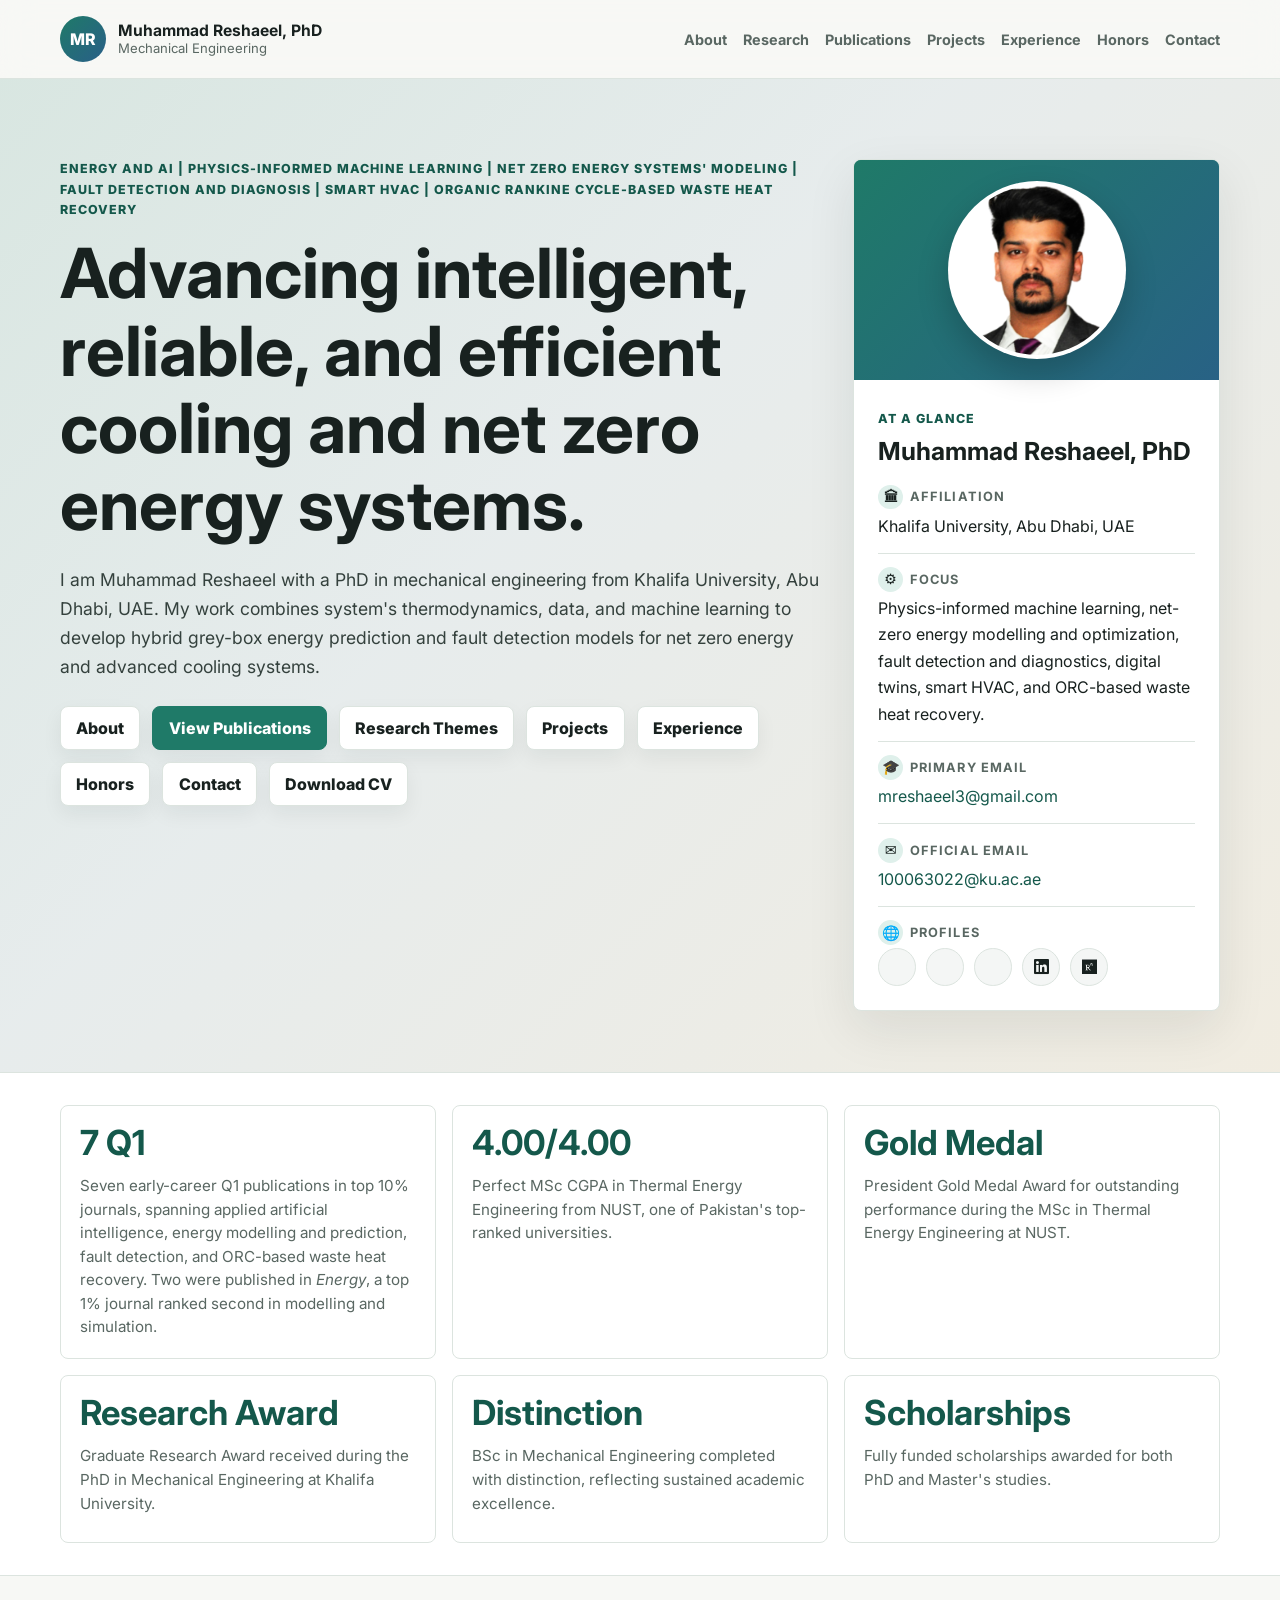
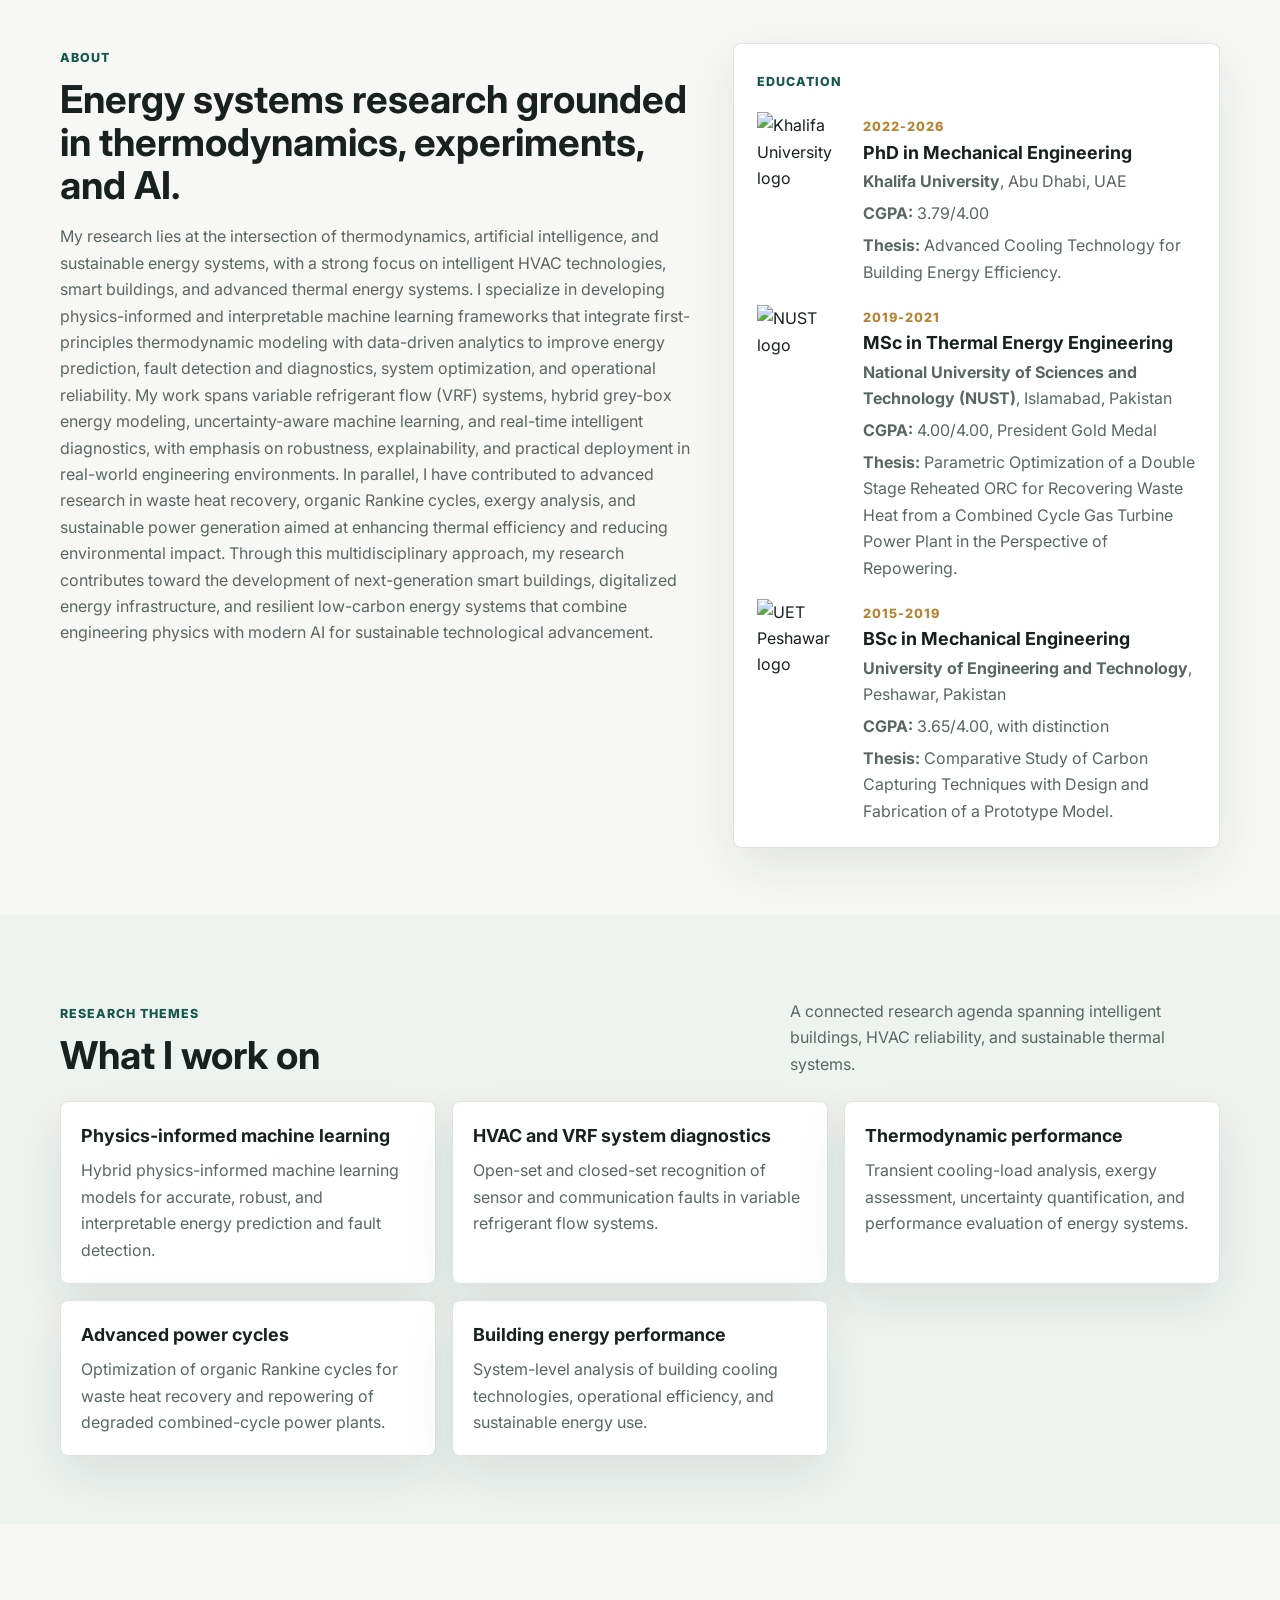
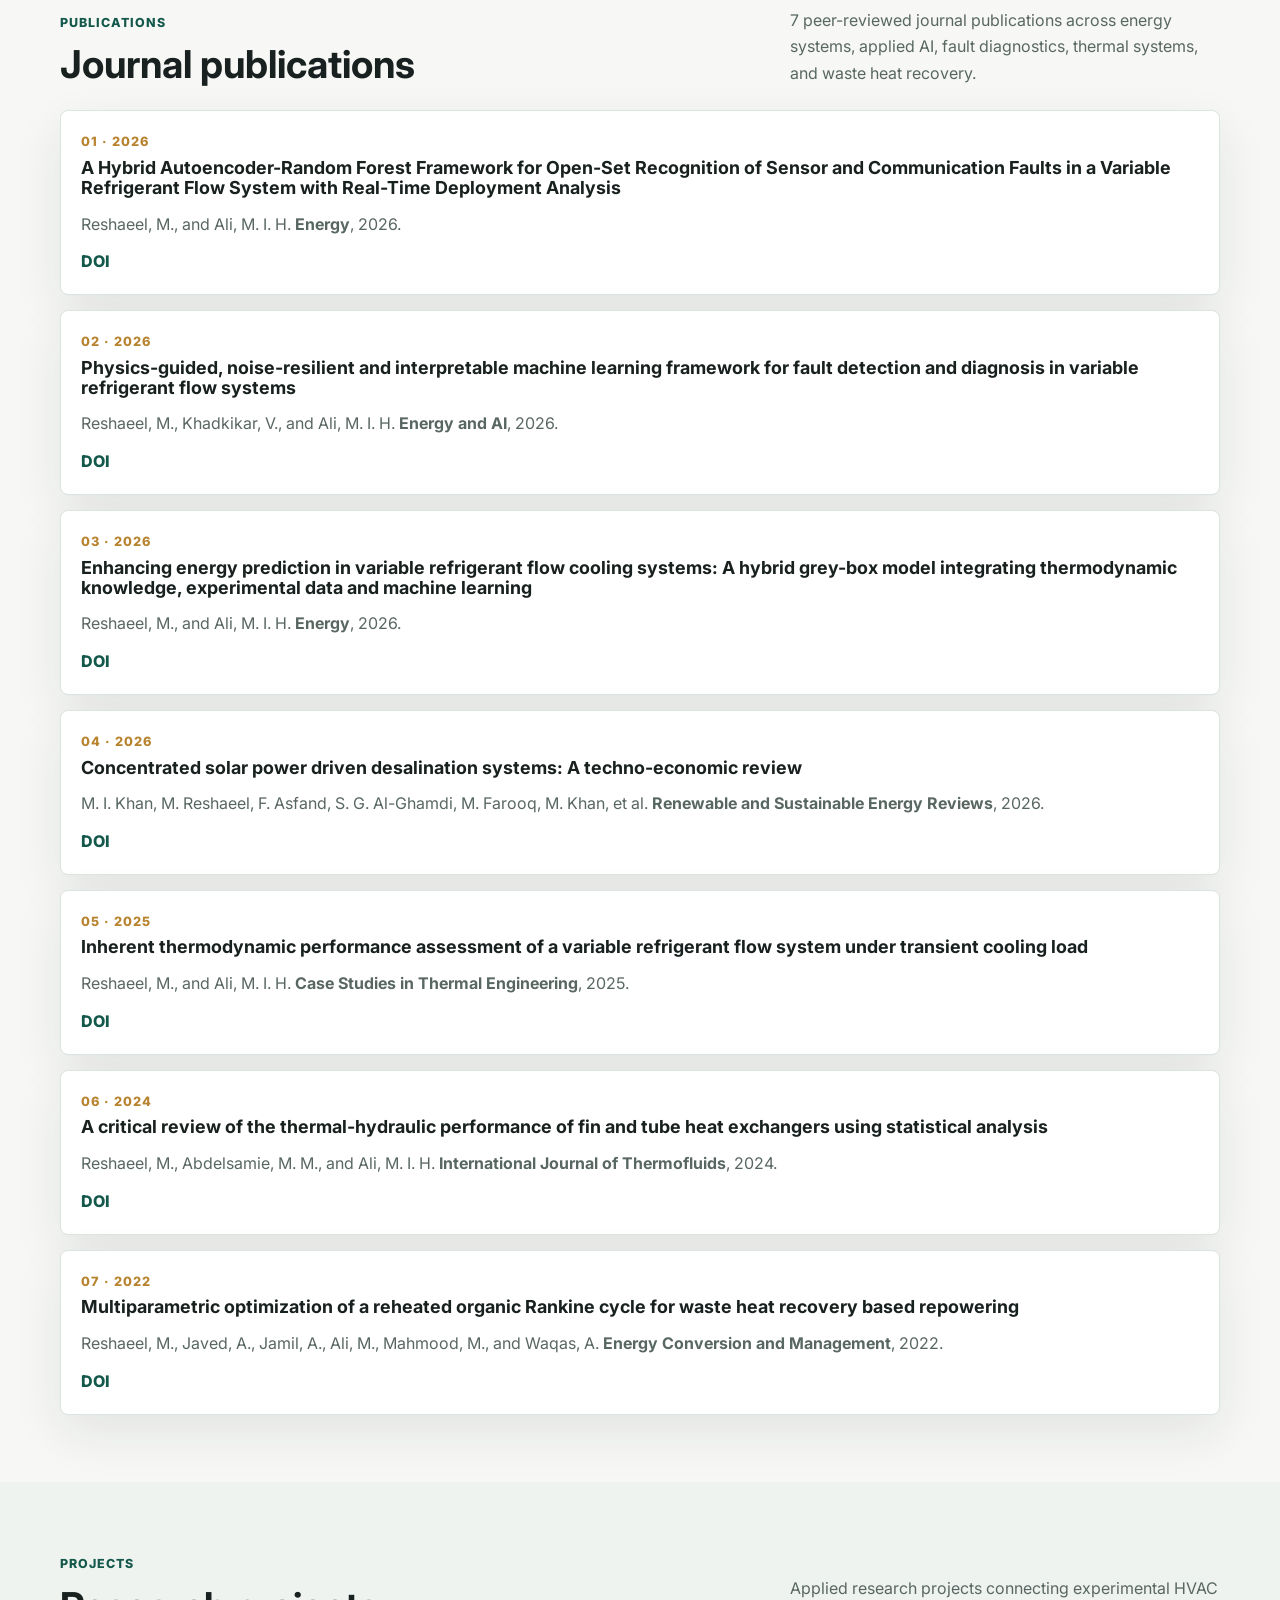
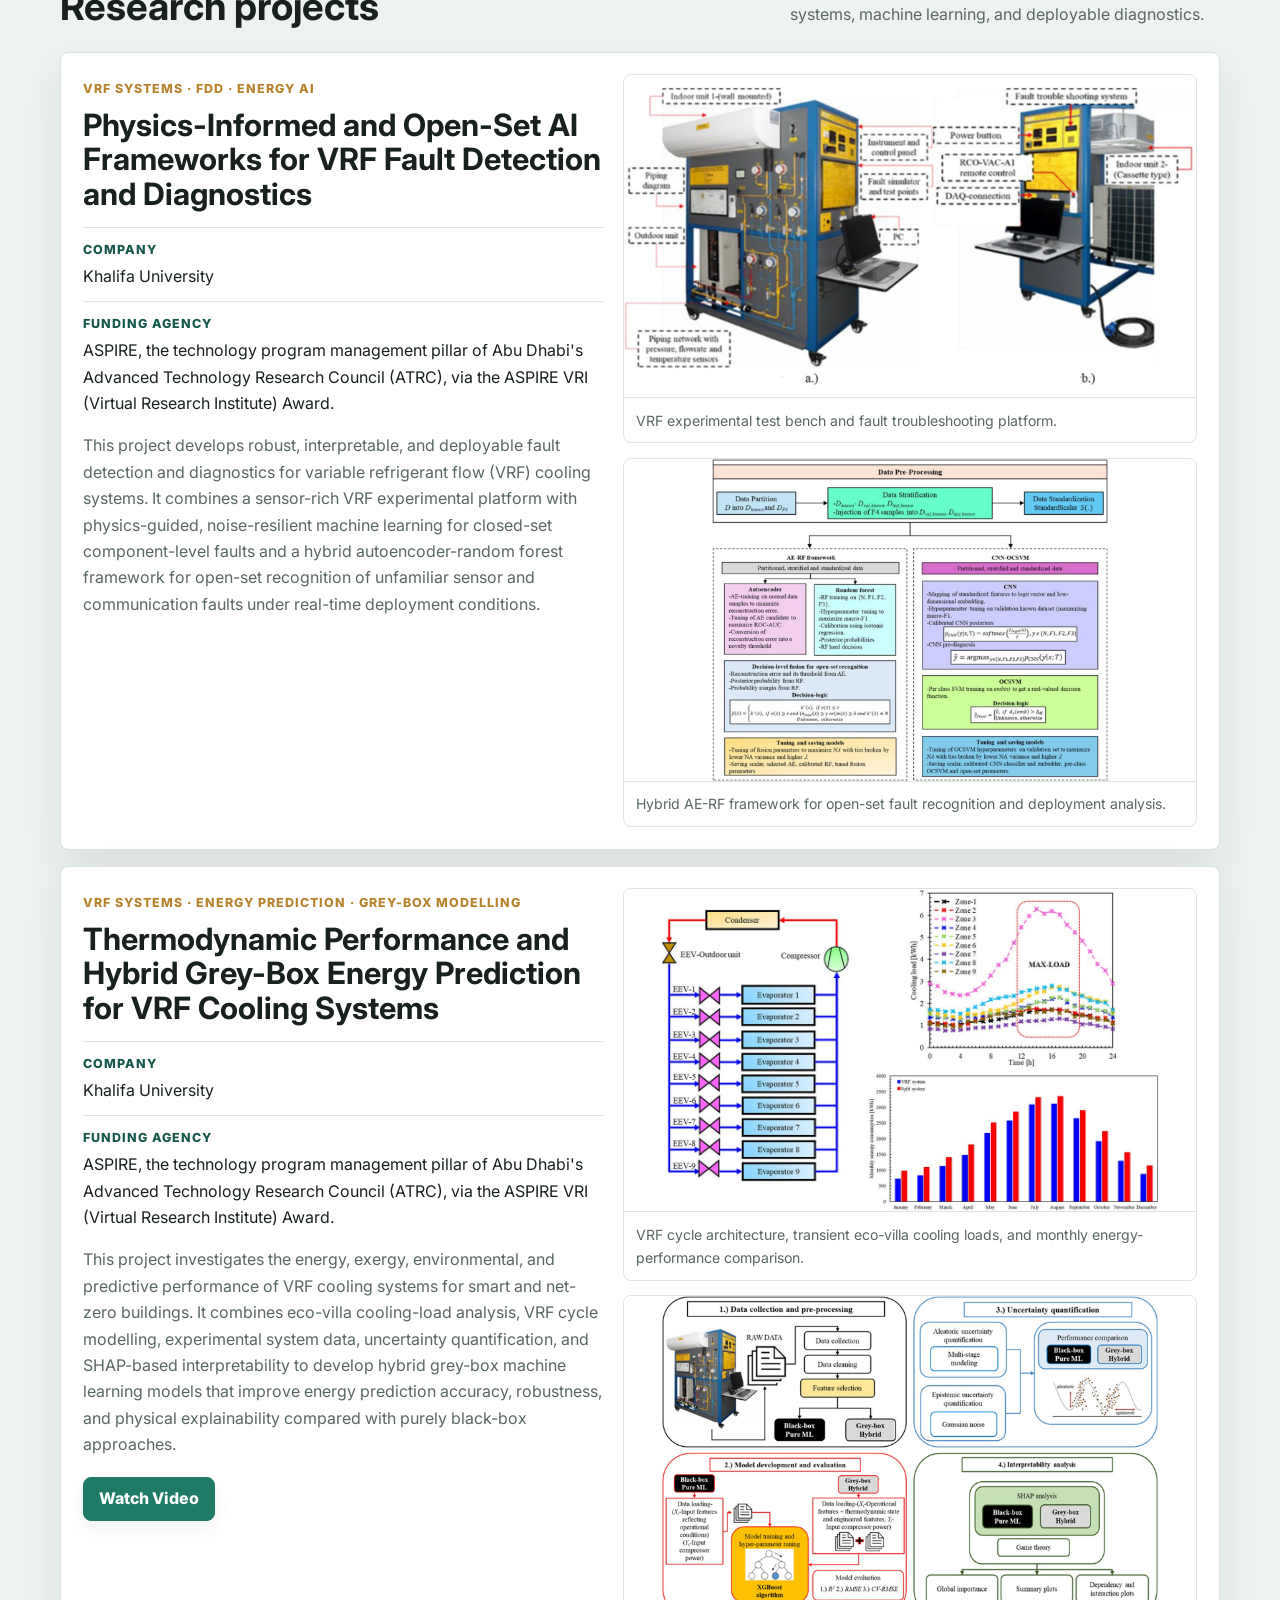
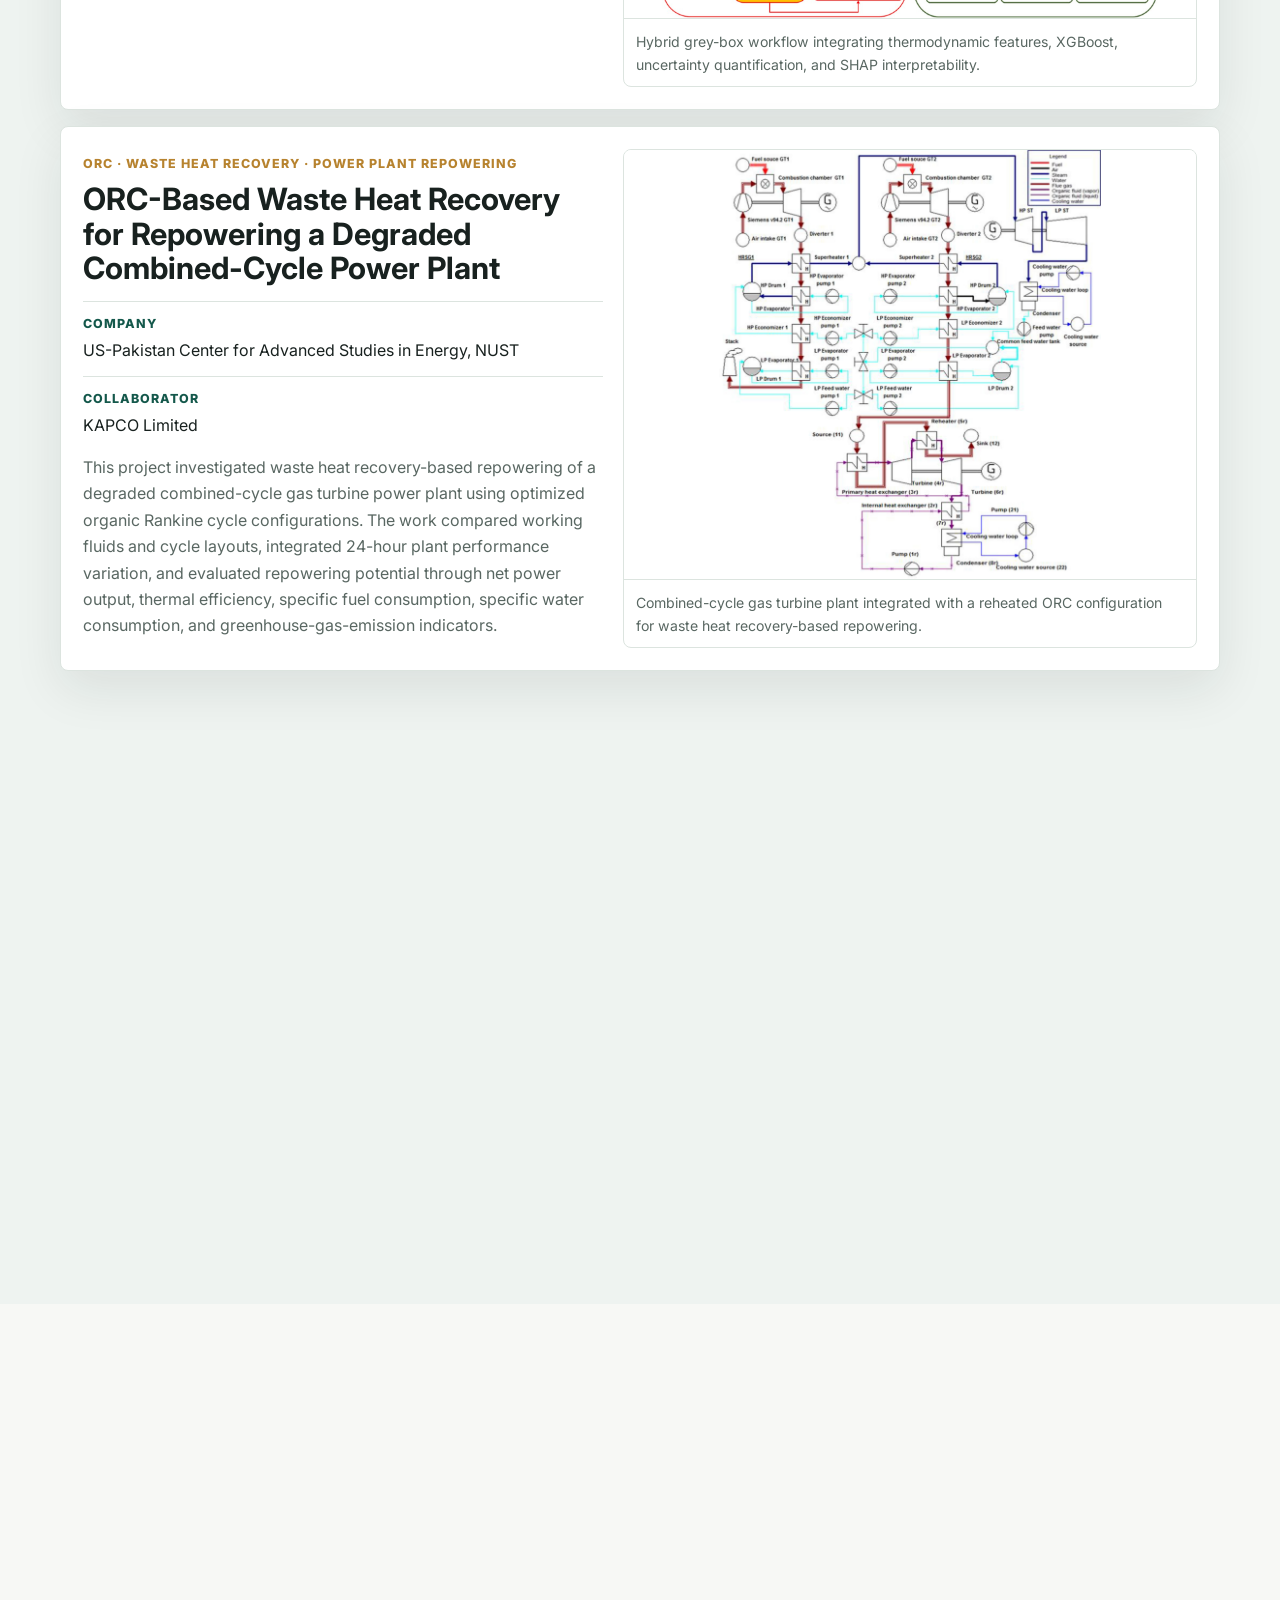
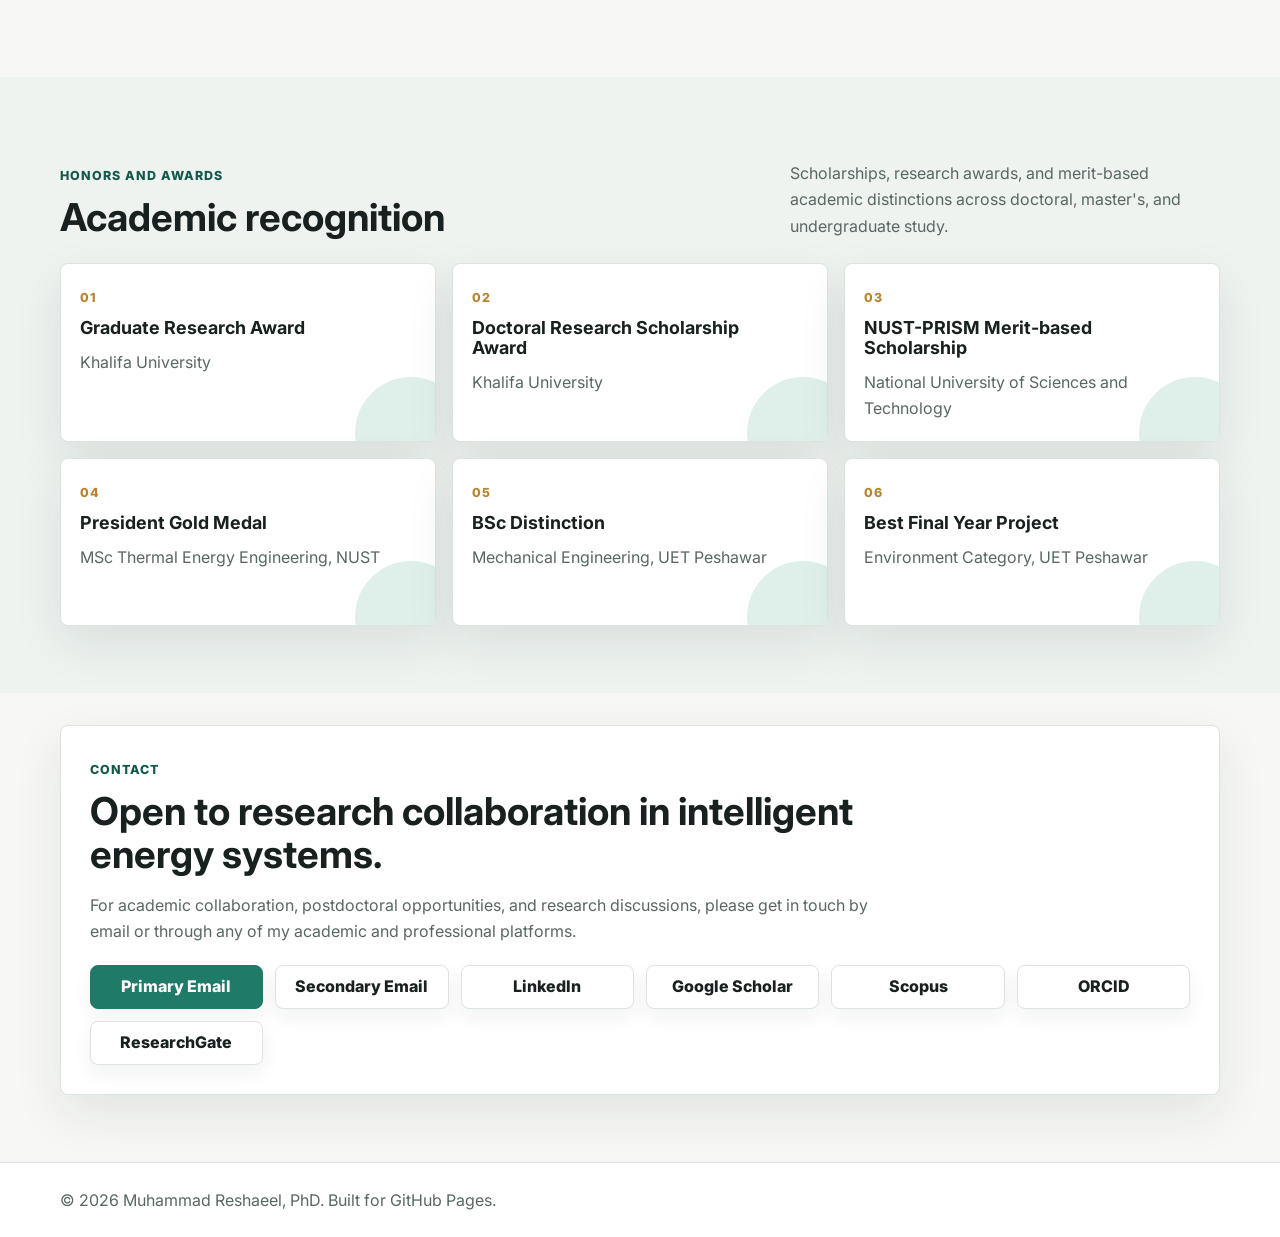
==== index.html @ 6dcb9fc6 "Create academic profile website" ====
<!DOCTYPE html>
<html lang="en">
<head>
  <meta charset="utf-8">
  <meta name="viewport" content="width=device-width, initial-scale=1.0">
  <meta name="description" content="Academic website of Muhammad Reshaeel, PhD, Mechanical Engineering researcher working on physics-informed machine learning, net zero energy systems, smart HVAC, fault detection, and ORC-based waste heat recovery.">
  <meta name="theme-color" content="#f7f8f5">
  <title>Muhammad Reshaeel, PhD | Academic Profile</title>
  <link rel="preconnect" href="https://fonts.googleapis.com">
  <link rel="preconnect" href="https://fonts.gstatic.com" crossorigin>
  <link href="https://fonts.googleapis.com/css2?family=Inter:wght@400;500;600;700;800&display=swap" rel="stylesheet">
  <link href="https://cdn.jsdelivr.net/gh/jpswalsh/academicons@1/css/academicons.min.css" rel="stylesheet">
  <link href="https://cdnjs.cloudflare.com/ajax/libs/font-awesome/6.4.0/css/all.min.css" rel="stylesheet">
  <link href="style.css" rel="stylesheet">
</head>
<body>
  <a class="skip-link" href="#main">Skip to content</a>
  <header class="site-header">
    <div class="container nav-wrap">
      <a class="brand" href="#home" aria-label="Muhammad Reshaeel home">
        <span class="brand-mark">MR</span>
        <span class="brand-copy">
          <strong>Muhammad Reshaeel, PhD</strong>
          <span>Mechanical Engineering</span>
        </span>
      </a>
      <button class="nav-toggle" type="button" aria-expanded="false" aria-label="Toggle navigation" data-nav-toggle>
        Menu
      </button>
      <nav class="site-nav" data-site-nav>
        <ul>
          <li><a href="#about">About</a></li>
          <li><a href="#research">Research</a></li>
          <li><a href="#publications">Publications</a></li>
          <li><a href="#projects">Projects</a></li>
          <li><a href="#experience">Experience</a></li>
          <li><a href="#honors">Honors</a></li>
          <li><a href="#contact">Contact</a></li>
        </ul>
      </nav>
    </div>
  </header>

  <main id="main">
    <section class="hero" id="home">
      <div class="container hero-layout">
        <div class="hero-copy" data-reveal>
          <span class="eyebrow">Energy and AI | Physics-Informed Machine Learning | Net Zero Energy Systems' Modeling | Fault Detection and Diagnosis | Smart HVAC | Organic Rankine Cycle-Based Waste Heat Recovery</span>
          <h1>Advancing intelligent, reliable, and efficient cooling and net zero energy systems.</h1>
          <p class="lead">
            I am Muhammad Reshaeel with a PhD in mechanical engineering from Khalifa University, Abu Dhabi, UAE.
            My work combines system's thermodynamics, data, and machine learning to develop hybrid grey-box energy
            prediction and fault detection models for net zero energy and advanced cooling systems.
          </p>
          <div class="button-row">
            <a class="btn" href="#about">About</a>
            <a class="btn primary" href="#publications">View Publications</a>
            <a class="btn" href="#research">Research Themes</a>
            <a class="btn" href="#projects">Projects</a>
            <a class="btn" href="#experience">Experience</a>
            <a class="btn" href="#honors">Honors</a>
            <a class="btn" href="#contact">Contact</a>
            <a class="btn" href="CV-Dr-Muhammad-Reshaeel.pdf" target="_blank" rel="noopener">Download CV</a>
          </div>
        </div>

        <aside class="profile-panel card" data-reveal>
          <div class="profile-photo">
            <img src="profile.png" alt="Portrait of Muhammad Reshaeel">
          </div>
          <div class="profile-body">
            <span class="panel-kicker">At a glance</span>
            <h2>Muhammad Reshaeel, PhD</h2>
            <ul class="meta-list">
              <li><strong><span class="meta-icon" aria-hidden="true">🏛</span>Affiliation</strong><span>Khalifa University, Abu Dhabi, UAE</span></li>
              <li><strong><span class="meta-icon" aria-hidden="true">⚙</span>Focus</strong><span>Physics-informed machine learning, net-zero energy modelling and optimization, fault detection and diagnostics, digital twins, smart HVAC, and ORC-based waste heat recovery.</span></li>
              <li><strong><span class="meta-icon" aria-hidden="true">🎓</span>Primary Email</strong><span><a href="mailto:mreshaeel3@gmail.com">mreshaeel3@gmail.com</a></span></li>
              <li><strong><span class="meta-icon" aria-hidden="true">✉</span>Official Email</strong><span><a href="mailto:100063022@ku.ac.ae">100063022@ku.ac.ae</a></span></li>
              <li class="profiles-row">
                <strong><span class="meta-icon" aria-hidden="true">🌐</span>Profiles</strong>
                <span class="profile-links">
                  <a class="profile-link" href="https://scholar.google.com/citations?user=6Z9JoDoAAAAJ&hl=en" target="_blank" rel="noopener" aria-label="Google Scholar"><i class="ai ai-google-scholar"></i></a>
                  <a class="profile-link" href="https://www.scopus.com/authid/detail.uri?authorId=57419955600" target="_blank" rel="noopener" aria-label="Scopus"><i class="ai ai-scopus"></i></a>
                  <a class="profile-link" href="https://orcid.org/0000-0002-2394-7147" target="_blank" rel="noopener" aria-label="ORCID"><i class="ai ai-orcid"></i></a>
                  <a class="profile-link" href="https://www.linkedin.com/in/muhammad-reshaeel-a30444162" target="_blank" rel="noopener" aria-label="LinkedIn"><i class="fa-brands fa-linkedin"></i></a>
                  <a class="profile-link" href="https://www.researchgate.net/profile/Muhammad-Reshaeel?ev=hdr_xprf" target="_blank" rel="noopener" aria-label="ResearchGate"><i class="fa-brands fa-researchgate"></i></a>
                </span>
              </li>
            </ul>
          </div>
        </aside>
      </div>
    </section>

    <section class="section stats-section" aria-label="Profile highlights">
      <div class="container metrics-row" data-reveal>
        <article class="metric-card">
          <strong>7 Q1</strong>
          <span>Seven early-career Q1 publications in top 10% journals, spanning applied artificial intelligence, energy modelling and prediction, fault detection, and ORC-based waste heat recovery. Two were published in <em>Energy</em>, a top 1% journal ranked second in modelling and simulation.</span>
        </article>
        <article class="metric-card">
          <strong>4.00/4.00</strong>
          <span>Perfect MSc CGPA in Thermal Energy Engineering from NUST, one of Pakistan's top-ranked universities.</span>
        </article>
        <article class="metric-card">
          <strong>Gold Medal</strong>
          <span>President Gold Medal Award for outstanding performance during the MSc in Thermal Energy Engineering at NUST.</span>
        </article>
        <article class="metric-card">
          <strong>Research Award</strong>
          <span>Graduate Research Award received during the PhD in Mechanical Engineering at Khalifa University.</span>
        </article>
        <article class="metric-card">
          <strong>Distinction</strong>
          <span>BSc in Mechanical Engineering completed with distinction, reflecting sustained academic excellence.</span>
        </article>
        <article class="metric-card">
          <strong>Scholarships</strong>
          <span>Fully funded scholarships awarded for both PhD and Master's studies.</span>
        </article>
      </div>
    </section>

    <section class="section" id="about">
      <div class="container split-layout">
        <article class="statement-card" data-reveal>
          <span class="eyebrow">About</span>
          <h2>Energy systems research grounded in thermodynamics, experiments, and AI.</h2>
          <p>
            My research lies at the intersection of thermodynamics, artificial intelligence, and sustainable energy
            systems, with a strong focus on intelligent HVAC technologies, smart buildings, and advanced thermal energy
            systems. I specialize in developing physics-informed and interpretable machine learning frameworks that
            integrate first-principles thermodynamic modeling with data-driven analytics to improve energy prediction,
            fault detection and diagnostics, system optimization, and operational reliability. My work spans variable
            refrigerant flow (VRF) systems, hybrid grey-box energy modeling, uncertainty-aware machine learning, and
            real-time intelligent diagnostics, with emphasis on robustness, explainability, and practical deployment in
            real-world engineering environments. In parallel, I have contributed to advanced research in waste heat
            recovery, organic Rankine cycles, exergy analysis, and sustainable power generation aimed at enhancing
            thermal efficiency and reducing environmental impact. Through this multidisciplinary approach, my research
            contributes toward the development of next-generation smart buildings, digitalized energy infrastructure,
            and resilient low-carbon energy systems that combine engineering physics with modern AI for sustainable
            technological advancement.
          </p>
        </article>
        <aside class="timeline-panel card" data-reveal>
          <span class="eyebrow">Education</span>
          <ol class="timeline">
            <li class="education-item">
              <div class="education-logo ku-logo">
                <img src="https://commons.wikimedia.org/wiki/Special:Redirect/file/Khalifa_University_New_Logo.png" alt="Khalifa University logo">
              </div>
              <div>
                <time>2022-2026</time>
                <h3>PhD in Mechanical Engineering</h3>
                <p><strong>Khalifa University</strong>, Abu Dhabi, UAE</p>
                <p><strong>CGPA:</strong> 3.79/4.00</p>
                <p><strong>Thesis:</strong> Advanced Cooling Technology for Building Energy Efficiency.</p>
              </div>
            </li>
            <li class="education-item">
              <div class="education-logo">
                <img src="https://upload.wikimedia.org/wikipedia/en/thumb/2/22/NUST_Vector.svg/250px-NUST_Vector.svg.png" alt="NUST logo">
              </div>
              <div>
                <time>2019-2021</time>
                <h3>MSc in Thermal Energy Engineering</h3>
                <p><strong>National University of Sciences and Technology (NUST)</strong>, Islamabad, Pakistan</p>
                <p><strong>CGPA:</strong> 4.00/4.00, President Gold Medal</p>
                <p><strong>Thesis:</strong> Parametric Optimization of a Double Stage Reheated ORC for Recovering Waste Heat from a Combined Cycle Gas Turbine Power Plant in the Perspective of Repowering.</p>
              </div>
            </li>
            <li class="education-item">
              <div class="education-logo">
                <img src="https://upload.wikimedia.org/wikipedia/en/thumb/9/95/University_of_Engineering_and_Technology_Peshawar_logo.svg/250px-University_of_Engineering_and_Technology_Peshawar_logo.svg.png" alt="UET Peshawar logo">
              </div>
              <div>
                <time>2015-2019</time>
                <h3>BSc in Mechanical Engineering</h3>
                <p><strong>University of Engineering and Technology</strong>, Peshawar, Pakistan</p>
                <p><strong>CGPA:</strong> 3.65/4.00, with distinction</p>
                <p><strong>Thesis:</strong> Comparative Study of Carbon Capturing Techniques with Design and Fabrication of a Prototype Model.</p>
              </div>
            </li>
          </ol>
        </aside>
      </div>
    </section>

    <section class="section section-accent" id="research">
      <div class="container">
        <div class="section-head" data-reveal>
          <div>
            <span class="eyebrow">Research Themes</span>
            <h2>What I work on</h2>
          </div>
          <p class="section-note">A connected research agenda spanning intelligent buildings, HVAC reliability, and sustainable thermal systems.</p>
        </div>
        <div class="grid-3">
          <article class="feature-card card" data-reveal>
            <h3>Physics-informed machine learning</h3>
            <p>Hybrid physics-informed machine learning models for accurate, robust, and interpretable energy prediction and fault detection.</p>
          </article>
          <article class="feature-card card" data-reveal>
            <h3>HVAC and VRF system diagnostics</h3>
            <p>Open-set and closed-set recognition of sensor and communication faults in variable refrigerant flow systems.</p>
          </article>
          <article class="feature-card card" data-reveal>
            <h3>Thermodynamic performance</h3>
            <p>Transient cooling-load analysis, exergy assessment, uncertainty quantification, and performance evaluation of energy systems.</p>
          </article>
          <article class="feature-card card" data-reveal>
            <h3>Advanced power cycles</h3>
            <p>Optimization of organic Rankine cycles for waste heat recovery and repowering of degraded combined-cycle power plants.</p>
          </article>
          <article class="feature-card card" data-reveal>
            <h3>Building energy performance</h3>
            <p>System-level analysis of building cooling technologies, operational efficiency, and sustainable energy use.</p>
          </article>
        </div>
      </div>
    </section>

    <section class="section" id="publications">
      <div class="container">
        <div class="section-head" data-reveal>
          <div>
            <span class="eyebrow">Publications</span>
            <h2>Journal publications</h2>
          </div>
          <p class="section-note">7 peer-reviewed journal publications across energy systems, applied AI, fault diagnostics, thermal systems, and waste heat recovery.</p>
        </div>
        <div class="publication-list">
          <article class="publication-card card" data-reveal>
            <span class="pub-year">01 · 2026</span>
            <h3>A Hybrid Autoencoder-Random Forest Framework for Open-Set Recognition of Sensor and Communication Faults in a Variable Refrigerant Flow System with Real-Time Deployment Analysis</h3>
            <p>Reshaeel, M., and Ali, M. I. H. <strong>Energy</strong>, 2026.</p>
            <a class="text-link" href="https://doi.org/10.1016/j.energy.2026.141403" target="_blank" rel="noopener">DOI</a>
          </article>
          <article class="publication-card card" data-reveal>
            <span class="pub-year">02 · 2026</span>
            <h3>Physics-guided, noise-resilient and interpretable machine learning framework for fault detection and diagnosis in variable refrigerant flow systems</h3>
            <p>Reshaeel, M., Khadkikar, V., and Ali, M. I. H. <strong>Energy and AI</strong>, 2026.</p>
            <a class="text-link" href="https://doi.org/10.1016/j.egyai.2026.100766" target="_blank" rel="noopener">DOI</a>
          </article>
          <article class="publication-card card" data-reveal>
            <span class="pub-year">03 · 2026</span>
            <h3>Enhancing energy prediction in variable refrigerant flow cooling systems: A hybrid grey-box model integrating thermodynamic knowledge, experimental data and machine learning</h3>
            <p>Reshaeel, M., and Ali, M. I. H. <strong>Energy</strong>, 2026.</p>
            <a class="text-link" href="https://doi.org/10.1016/j.energy.2025.139895" target="_blank" rel="noopener">DOI</a>
          </article>
          <article class="publication-card card" data-reveal>
            <span class="pub-year">04 · 2026</span>
            <h3>Concentrated solar power driven desalination systems: A techno-economic review</h3>
            <p>M. I. Khan, M. Reshaeel, F. Asfand, S. G. Al-Ghamdi, M. Farooq, M. Khan, et al. <strong>Renewable and Sustainable Energy Reviews</strong>, 2026.</p>
            <a class="text-link" href="https://doi.org/10.1016/j.rser.2025.116311" target="_blank" rel="noopener">DOI</a>
          </article>
          <article class="publication-card card" data-reveal>
            <span class="pub-year">05 · 2025</span>
            <h3>Inherent thermodynamic performance assessment of a variable refrigerant flow system under transient cooling load</h3>
            <p>Reshaeel, M., and Ali, M. I. H. <strong>Case Studies in Thermal Engineering</strong>, 2025.</p>
            <a class="text-link" href="https://doi.org/10.1016/j.csite.2025.106171" target="_blank" rel="noopener">DOI</a>
          </article>
          <article class="publication-card card" data-reveal>
            <span class="pub-year">06 · 2024</span>
            <h3>A critical review of the thermal-hydraulic performance of fin and tube heat exchangers using statistical analysis</h3>
            <p>Reshaeel, M., Abdelsamie, M. M., and Ali, M. I. H. <strong>International Journal of Thermofluids</strong>, 2024.</p>
            <a class="text-link" href="https://doi.org/10.1016/j.ijft.2024.100858" target="_blank" rel="noopener">DOI</a>
          </article>
          <article class="publication-card card" data-reveal>
            <span class="pub-year">07 · 2022</span>
            <h3>Multiparametric optimization of a reheated organic Rankine cycle for waste heat recovery based repowering</h3>
            <p>Reshaeel, M., Javed, A., Jamil, A., Ali, M., Mahmood, M., and Waqas, A. <strong>Energy Conversion and Management</strong>, 2022.</p>
            <a class="text-link" href="https://doi.org/10.1016/j.enconman.2022.115237" target="_blank" rel="noopener">DOI</a>
          </article>
        </div>
      </div>
    </section>

    <section class="section section-accent" id="projects">
      <div class="container">
        <div class="section-head" data-reveal>
          <div>
            <span class="eyebrow">Projects</span>
            <h2>Research projects</h2>
          </div>
          <p class="section-note">Applied research projects connecting experimental HVAC systems, machine learning, and deployable diagnostics.</p>
        </div>

        <article class="project-feature card" data-reveal>
          <div class="project-main">
            <span class="project-kicker">VRF systems · FDD · Energy AI</span>
            <h3>Physics-Informed and Open-Set AI Frameworks for VRF Fault Detection and Diagnostics</h3>
            <dl class="project-meta">
              <div>
                <dt>Company</dt>
                <dd>Khalifa University</dd>
              </div>
              <div>
                <dt>Funding Agency</dt>
                <dd>ASPIRE, the technology program management pillar of Abu Dhabi's Advanced Technology Research Council (ATRC), via the ASPIRE VRI (Virtual Research Institute) Award.</dd>
              </div>
            </dl>
            <p>
              This project develops robust, interpretable, and deployable fault detection and diagnostics for
              variable refrigerant flow (VRF) cooling systems. It combines a sensor-rich VRF experimental platform
              with physics-guided, noise-resilient machine learning for closed-set component-level faults and a
              hybrid autoencoder-random forest framework for open-set recognition of unfamiliar sensor and
              communication faults under real-time deployment conditions.
            </p>
          </div>

          <div class="project-figures" aria-label="Key project figures">
            <figure>
              <img src="assets/projects/vrf-fdd/vrf-fdd-experimental-setup.jpg" alt="VRF experimental test bench used for fault detection and diagnostics research">
              <figcaption>VRF experimental test bench and fault troubleshooting platform.</figcaption>
            </figure>
            <figure>
              <img src="assets/projects/vrf-fdd/vrf-fdd-framework.jpg" alt="Hybrid autoencoder-random forest framework for open-set fault recognition">
              <figcaption>Hybrid AE-RF framework for open-set fault recognition and deployment analysis.</figcaption>
            </figure>
          </div>
        </article>

        <article class="project-feature card" data-reveal>
          <div class="project-main">
            <span class="project-kicker">VRF systems · Energy prediction · Grey-box modelling</span>
            <h3>Thermodynamic Performance and Hybrid Grey-Box Energy Prediction for VRF Cooling Systems</h3>
            <dl class="project-meta">
              <div>
                <dt>Company</dt>
                <dd>Khalifa University</dd>
              </div>
              <div>
                <dt>Funding Agency</dt>
                <dd>ASPIRE, the technology program management pillar of Abu Dhabi's Advanced Technology Research Council (ATRC), via the ASPIRE VRI (Virtual Research Institute) Award.</dd>
              </div>
            </dl>
            <p>
              This project investigates the energy, exergy, environmental, and predictive performance of VRF cooling
              systems for smart and net-zero buildings. It combines eco-villa cooling-load analysis, VRF cycle
              modelling, experimental system data, uncertainty quantification, and SHAP-based interpretability to
              develop hybrid grey-box machine learning models that improve energy prediction accuracy, robustness,
              and physical explainability compared with purely black-box approaches.
            </p>
            <div class="project-actions">
              <a class="btn primary" href="https://www.linkedin.com/posts/muhammad-reshaeel-a30444162_conferencehighlights-presentation-dohaqatar-ugcPost-7137757566868086784-DcAX/?utm_source=share&utm_medium=member_desktop&rcm=ACoAACbdNMQBsfcmoOI4035rHtKHuSHghsLWOJk" target="_blank" rel="noopener">Watch Video</a>
            </div>
          </div>

          <div class="project-figures" aria-label="Key project figures">
            <figure>
              <img src="assets/projects/vrf-energy/vrf-energy-performance.jpg" alt="VRF cycle schematic, eco-villa cooling-load profile, and monthly energy comparison">
              <figcaption>VRF cycle architecture, transient eco-villa cooling loads, and monthly energy-performance comparison.</figcaption>
            </figure>
            <figure>
              <img src="assets/projects/vrf-energy/vrf-greybox-framework.jpg" alt="Hybrid grey-box modelling framework for VRF energy prediction and uncertainty quantification">
              <figcaption>Hybrid grey-box workflow integrating thermodynamic features, XGBoost, uncertainty quantification, and SHAP interpretability.</figcaption>
            </figure>
          </div>
        </article>

        <article class="project-feature card" data-reveal>
          <div class="project-main">
            <span class="project-kicker">ORC · Waste heat recovery · Power plant repowering</span>
            <h3>ORC-Based Waste Heat Recovery for Repowering a Degraded Combined-Cycle Power Plant</h3>
            <dl class="project-meta">
              <div>
                <dt>Company</dt>
                <dd>US-Pakistan Center for Advanced Studies in Energy, NUST</dd>
              </div>
              <div>
                <dt>Collaborator</dt>
                <dd>KAPCO Limited</dd>
              </div>
            </dl>
            <p>
              This project investigated waste heat recovery-based repowering of a degraded combined-cycle gas
              turbine power plant using optimized organic Rankine cycle configurations. The work compared working
              fluids and cycle layouts, integrated 24-hour plant performance variation, and evaluated repowering
              potential through net power output, thermal efficiency, specific fuel consumption, specific water
              consumption, and greenhouse-gas-emission indicators.
            </p>
          </div>

          <div class="project-figures single-figure" aria-label="Key project figure">
            <figure>
              <img src="assets/projects/orc-repowering/orc-repowering-schematic.jpg" alt="Combined-cycle power plant integrated with reheated organic Rankine cycle for waste heat recovery">
              <figcaption>Combined-cycle gas turbine plant integrated with a reheated ORC configuration for waste heat recovery-based repowering.</figcaption>
            </figure>
          </div>
        </article>
      </div>
    </section>

    <section class="section section-accent" id="experience">
      <div class="container">
        <div class="section-head" data-reveal>
          <div>
            <span class="eyebrow">Experience</span>
            <h2>Academic and Industrial Experience</h2>
          </div>
        </div>
        <div class="experience-grid">
          <article class="experience-card card" data-reveal>
            <time>Sep 2022-Present</time>
            <h3>Graduate Teaching Assistant</h3>
            <p>Khalifa University, Abu Dhabi. Assisted graduate teaching and conducted lab activities.</p>
          </article>
          <article class="experience-card card" data-reveal>
            <time>Feb 2022-Aug 2022</time>
            <h3>Lecturer</h3>
            <p>University of Wah, Pakistan. Taught thermodynamics and heat transfer and supported OBE academic planning.</p>
          </article>
          <article class="experience-card card" data-reveal>
            <time>Feb 2021-Feb 2022</time>
            <h3>Lab Engineer</h3>
            <p>CECOS University, Pakistan. Taught power plant labs and engineering thermodynamics while maintaining mechanical equipment.</p>
          </article>
          <article class="experience-card card" data-reveal>
            <time>Sep 2020-Dec 2021</time>
            <h3>Management Associate Engineer</h3>
            <p>Fauji Fertilizers Bin Qasim Limited, Pakistan. Worked on heat exchanger maintenance and cooling tower analysis.</p>
          </article>
        </div>
      </div>
    </section>

    <section class="section" id="skills">
      <div class="container split-layout">
        <article data-reveal>
          <span class="eyebrow">Skills</span>
          <h2>Tools and technical strengths</h2>
          <p class="section-note">Python, MATLAB, HAP, Cycle Tempo, System Advisor Model, ANSYS, Design Expert, machine learning, deep learning, statistical analysis, uncertainty quantification, exergy analysis, CO<sub>2</sub> emissions analysis, HVAC test-bench development, and techno-economic analysis.</p>
        </article>
        <article class="card awards-card" data-reveal>
          <span class="eyebrow">Core Methods</span>
          <ul class="clean-list">
            <li>Physics-informed and hybrid grey-box modelling</li>
            <li>Fault detection and diagnostics for HVAC systems</li>
            <li>Uncertainty quantification and explainable AI</li>
            <li>Energy, exergy, and environmental performance analysis</li>
          </ul>
        </article>
      </div>
    </section>

    <section class="section honors-section" id="honors">
      <div class="container">
        <div class="section-head" data-reveal>
          <div>
            <span class="eyebrow">Honors and Awards</span>
            <h2>Academic recognition</h2>
          </div>
          <p class="section-note">Scholarships, research awards, and merit-based academic distinctions across doctoral, master's, and undergraduate study.</p>
        </div>
        <div class="honors-grid">
          <article class="honor-card card" data-reveal>
            <span>01</span>
            <h3>Graduate Research Award</h3>
            <p>Khalifa University</p>
          </article>
          <article class="honor-card card" data-reveal>
            <span>02</span>
            <h3>Doctoral Research Scholarship Award</h3>
            <p>Khalifa University</p>
          </article>
          <article class="honor-card card" data-reveal>
            <span>03</span>
            <h3>NUST-PRISM Merit-based Scholarship</h3>
            <p>National University of Sciences and Technology</p>
          </article>
          <article class="honor-card card" data-reveal>
            <span>04</span>
            <h3>President Gold Medal</h3>
            <p>MSc Thermal Energy Engineering, NUST</p>
          </article>
          <article class="honor-card card" data-reveal>
            <span>05</span>
            <h3>BSc Distinction</h3>
            <p>Mechanical Engineering, UET Peshawar</p>
          </article>
          <article class="honor-card card" data-reveal>
            <span>06</span>
            <h3>Best Final Year Project</h3>
            <p>Environment Category, UET Peshawar</p>
          </article>
        </div>
      </div>
    </section>

    <section class="section contact-section" id="contact">
      <div class="container contact-card card" data-reveal>
        <div>
          <span class="eyebrow">Contact</span>
          <h2>Open to research collaboration in intelligent energy systems.</h2>
          <p>For academic collaboration, postdoctoral opportunities, and research discussions, please get in touch by email or through any of my academic and professional platforms.</p>
        </div>
        <div class="contact-links">
          <a class="btn primary" href="mailto:mreshaeel3@gmail.com">Primary Email</a>
          <a class="btn" href="mailto:100063022@ku.ac.ae">Secondary Email</a>
          <a class="btn" href="https://www.linkedin.com/in/muhammad-reshaeel-a30444162" target="_blank" rel="noopener">LinkedIn</a>
          <a class="btn" href="https://scholar.google.com/citations?user=6Z9JoDoAAAAJ&hl=en" target="_blank" rel="noopener">Google Scholar</a>
          <a class="btn" href="https://www.scopus.com/authid/detail.uri?authorId=57419955600" target="_blank" rel="noopener">Scopus</a>
          <a class="btn" href="https://orcid.org/0000-0002-2394-7147" target="_blank" rel="noopener">ORCID</a>
          <a class="btn" href="https://www.researchgate.net/profile/Muhammad-Reshaeel?ev=hdr_xprf" target="_blank" rel="noopener">ResearchGate</a>
        </div>
      </div>
    </section>
  </main>

  <footer class="site-footer">
    <div class="container">
      <p>© <span data-year></span> Muhammad Reshaeel, PhD. Built for GitHub Pages.</p>
    </div>
  </footer>

  <script src="script.js"></script>
</body>
</html>
---- style.css ----
:root {
  --bg: #f7f8f5;
  --surface: #ffffff;
  --surface-muted: #eef3f0;
  --ink: #18211f;
  --muted: #596762;
  --line: #dce4df;
  --accent: #1f7a68;
  --accent-dark: #14584b;
  --accent-soft: #dff0eb;
  --gold: #b7832f;
  --shadow: 0 18px 50px rgba(24, 33, 31, 0.09);
  --radius: 8px;
  --container: 1160px;
}

* {
  box-sizing: border-box;
}

html {
  scroll-behavior: smooth;
}

body {
  margin: 0;
  background: var(--bg);
  color: var(--ink);
  font-family: Inter, system-ui, -apple-system, BlinkMacSystemFont, "Segoe UI", sans-serif;
  font-size: 16px;
  line-height: 1.65;
}

body.nav-open {
  overflow: hidden;
}

a {
  color: var(--accent-dark);
  text-decoration: none;
}

a:hover {
  color: var(--accent);
}

.skip-link {
  position: absolute;
  left: 1rem;
  top: -4rem;
  z-index: 20;
  background: var(--ink);
  color: #fff;
  padding: 0.65rem 0.9rem;
  border-radius: var(--radius);
  transition: top 180ms ease;
}

.skip-link:focus {
  top: 1rem;
}

.container {
  width: min(100% - 2rem, var(--container));
  margin: 0 auto;
}

.site-header {
  position: sticky;
  top: 0;
  z-index: 10;
  background: rgba(247, 248, 245, 0.88);
  border-bottom: 1px solid var(--line);
  backdrop-filter: blur(16px);
}

.nav-wrap {
  min-height: 78px;
  display: flex;
  align-items: center;
  justify-content: space-between;
  gap: 1.2rem;
}

.brand {
  display: inline-flex;
  align-items: center;
  gap: 0.75rem;
  color: var(--ink);
}

.brand-mark {
  width: 46px;
  height: 46px;
  display: inline-grid;
  place-items: center;
  border-radius: 50%;
  color: #fff;
  background: linear-gradient(135deg, var(--accent), #295f88);
  font-weight: 800;
  letter-spacing: 0;
}

.brand-copy {
  display: flex;
  flex-direction: column;
  line-height: 1.2;
}

.brand-copy strong {
  font-size: 0.98rem;
}

.brand-copy span {
  color: var(--muted);
  font-size: 0.82rem;
}

.nav-toggle {
  display: none;
  border: 1px solid var(--line);
  background: var(--surface);
  color: var(--ink);
  border-radius: var(--radius);
  padding: 0.55rem 0.75rem;
  font: inherit;
  font-weight: 700;
}

.site-nav ul {
  display: flex;
  align-items: center;
  gap: 1rem;
  list-style: none;
  margin: 0;
  padding: 0;
}

.site-nav a {
  color: var(--muted);
  font-weight: 700;
  font-size: 0.9rem;
}

.site-nav a:hover {
  color: var(--accent-dark);
}

.hero {
  padding: 5rem 0 3.8rem;
  background:
    linear-gradient(135deg, rgba(31, 122, 104, 0.14), rgba(41, 95, 136, 0.08) 42%, rgba(183, 131, 47, 0.1)),
    var(--bg);
}

.hero-layout {
  display: grid;
  grid-template-columns: minmax(0, 1.35fr) minmax(300px, 0.65fr);
  gap: 2rem;
  align-items: start;
}

.eyebrow,
.panel-kicker {
  display: inline-block;
  color: var(--accent-dark);
  font-size: 0.78rem;
  font-weight: 800;
  letter-spacing: 0.08em;
  text-transform: uppercase;
}

h1,
h2,
h3 {
  line-height: 1.12;
  margin: 0;
  letter-spacing: 0;
}

h1 {
  max-width: 900px;
  margin-top: 0.85rem;
  font-size: clamp(2.45rem, 5.4vw, 5.4rem);
}

h2 {
  font-size: clamp(1.8rem, 3vw, 3rem);
}

h3 {
  font-size: 1.12rem;
}

p {
  margin: 0;
}

.lead {
  max-width: 760px;
  margin-top: 1.25rem;
  color: #34413d;
  font-size: 1.1rem;
}

.button-row,
.contact-links {
  display: flex;
  flex-wrap: wrap;
  gap: 0.75rem;
  margin-top: 1.6rem;
}

.btn {
  display: inline-flex;
  min-height: 44px;
  align-items: center;
  justify-content: center;
  border: 1px solid var(--line);
  border-radius: var(--radius);
  background: var(--surface);
  color: var(--ink);
  padding: 0.68rem 0.95rem;
  font-weight: 800;
  line-height: 1.2;
  box-shadow: 0 8px 20px rgba(24, 33, 31, 0.06);
}

.btn:hover {
  transform: translateY(-1px);
}

.btn.primary {
  border-color: var(--accent);
  background: var(--accent);
  color: #fff;
}

.hero-points {
  display: grid;
  gap: 0.65rem;
  max-width: 820px;
  margin: 1.6rem 0 0;
  padding: 0;
  list-style: none;
}

.hero-points li {
  position: relative;
  padding-left: 1.25rem;
  color: var(--muted);
}

.hero-points li::before {
  content: "";
  position: absolute;
  left: 0;
  top: 0.7rem;
  width: 0.45rem;
  height: 0.45rem;
  border-radius: 50%;
  background: var(--gold);
}

.card {
  border: 1px solid var(--line);
  border-radius: var(--radius);
  background: var(--surface);
  box-shadow: var(--shadow);
}

.profile-panel {
  overflow: hidden;
}

.profile-photo {
  min-height: 220px;
  display: grid;
  place-items: center;
  background:
    linear-gradient(135deg, rgba(31, 122, 104, 0.92), rgba(41, 95, 136, 0.9)),
    var(--accent);
}

.profile-photo img {
  width: 178px;
  height: 178px;
  object-fit: cover;
  border-radius: 50%;
  border: 4px solid rgba(255, 255, 255, 0.82);
  background: #fff;
  box-shadow: 0 14px 32px rgba(0, 0, 0, 0.2);
}

.profile-body {
  padding: 1.5rem;
}

.profile-body h2 {
  margin-top: 0.45rem;
  font-size: 1.55rem;
}

.meta-list,
.clean-list {
  display: grid;
  gap: 0.85rem;
  margin: 1.2rem 0 0;
  padding: 0;
  list-style: none;
}

.meta-list li {
  display: grid;
  gap: 0.2rem;
  padding-bottom: 0.85rem;
  border-bottom: 1px solid var(--line);
}

.meta-list li:last-child {
  border-bottom: 0;
  padding-bottom: 0;
}

.meta-list strong {
  display: inline-flex;
  align-items: center;
  gap: 0.45rem;
  font-size: 0.8rem;
  text-transform: uppercase;
  letter-spacing: 0.08em;
  color: var(--muted);
}

.meta-icon {
  width: 1.55rem;
  height: 1.55rem;
  display: inline-grid;
  place-items: center;
  border-radius: 50%;
  background: var(--accent-soft);
  color: var(--accent-dark);
  font-size: 0.9rem;
  line-height: 1;
  letter-spacing: 0;
}

.meta-list span {
  color: var(--ink);
}

.profiles-row {
  gap: 0.7rem;
}

.profile-links {
  display: flex;
  flex-wrap: wrap;
  gap: 0.65rem;
}

.profile-link {
  width: 2.35rem;
  height: 2.35rem;
  display: inline-grid;
  place-items: center;
  border: 1px solid var(--line);
  border-radius: 50%;
  background: #f4f6f5;
  color: var(--ink);
  font-size: 1.05rem;
  transition: transform 180ms ease, border-color 180ms ease, background 180ms ease, color 180ms ease;
}

.profile-link:hover {
  transform: translateY(-2px);
  border-color: var(--accent);
  background: var(--accent);
  color: #fff;
}

.section {
  padding: 4.2rem 0;
}

.section-accent {
  background: var(--surface-muted);
}

.stats-section {
  padding: 2rem 0;
  background: var(--surface);
  border-block: 1px solid var(--line);
}

.metrics-row {
  display: grid;
  grid-template-columns: repeat(3, minmax(0, 1fr));
  gap: 1rem;
}

.metric-card {
  min-height: 168px;
  display: flex;
  flex-direction: column;
  justify-content: flex-start;
  gap: 0.8rem;
  border: 1px solid var(--line);
  border-radius: var(--radius);
  background: var(--surface);
  padding: 1.2rem;
}

.metric-card strong {
  color: var(--accent-dark);
  font-size: clamp(1.75rem, 2.7vw, 2.45rem);
  line-height: 1.05;
}

.metric-card span {
  color: var(--muted);
  font-size: 0.95rem;
  line-height: 1.55;
}

.split-layout {
  display: grid;
  grid-template-columns: minmax(0, 1fr) minmax(310px, 0.75fr);
  gap: 1.5rem;
  align-items: start;
}

.statement-card {
  max-width: 760px;
}

.statement-card h2,
.section-head h2,
.contact-card h2 {
  margin-top: 0.55rem;
}

.statement-card p,
.section-note,
.contact-card p {
  margin-top: 1rem;
  color: var(--muted);
}

.about-list {
  display: grid;
  gap: 0.75rem;
  margin: 1.1rem 0 0;
  padding: 0;
  list-style: none;
}

.about-list li {
  position: relative;
  padding-left: 1.2rem;
  color: var(--muted);
}

.about-list li::before {
  content: "";
  position: absolute;
  left: 0;
  top: 0.72rem;
  width: 0.45rem;
  height: 0.45rem;
  border-radius: 50%;
  background: var(--accent);
}

.timeline-panel,
.awards-card {
  padding: 1.4rem;
}

.timeline {
  display: grid;
  gap: 1.1rem;
  margin: 1.2rem 0 0;
  padding: 0;
  list-style: none;
}

.timeline li {
  position: relative;
  padding-left: 1.2rem;
}

.timeline li.education-item {
  display: grid;
  grid-template-columns: 92px minmax(0, 1fr);
  gap: 0.9rem;
  padding-left: 0;
}

.timeline li::before {
  content: "";
  position: absolute;
  left: 0;
  top: 0.38rem;
  width: 0.55rem;
  height: 0.55rem;
  border-radius: 50%;
  background: var(--accent);
}

.timeline li.education-item::before {
  display: none;
}

.education-logo {
  width: 74px;
  height: 58px;
  display: grid;
  place-items: center;
  overflow: visible;
  padding: 0;
}

.education-logo img {
  max-width: 100%;
  max-height: 100%;
  object-fit: contain;
}

.education-logo.ku-logo img {
  width: 92px;
  height: auto;
  max-width: none;
  max-height: none;
  object-fit: contain;
}

.timeline time,
.experience-card time,
.pub-year {
  color: var(--gold);
  font-size: 0.8rem;
  font-weight: 800;
  text-transform: uppercase;
  letter-spacing: 0.08em;
}

.timeline h3 {
  margin-top: 0.25rem;
}

.timeline p {
  margin-top: 0.35rem;
  color: var(--muted);
}

.section-head {
  display: flex;
  align-items: end;
  justify-content: space-between;
  gap: 1rem;
  margin-bottom: 1.5rem;
}

.section-head .section-note {
  max-width: 430px;
}

.grid-3 {
  display: grid;
  grid-template-columns: repeat(3, minmax(0, 1fr));
  gap: 1rem;
}

.feature-card,
.publication-card,
.experience-card {
  padding: 1.25rem;
}

.feature-card h3,
.publication-card h3,
.experience-card h3 {
  margin-top: 0.25rem;
}

.feature-card p,
.publication-card p,
.experience-card p {
  margin-top: 0.7rem;
  color: var(--muted);
}

.publication-list {
  display: grid;
  gap: 0.9rem;
}

.publication-card {
  display: grid;
  gap: 0.1rem;
}

.text-link {
  width: fit-content;
  margin-top: 0.6rem;
  font-weight: 800;
}

.experience-grid {
  display: grid;
  grid-template-columns: repeat(2, minmax(0, 1fr));
  gap: 1rem;
}

.project-feature {
  display: grid;
  grid-template-columns: minmax(0, 0.95fr) minmax(360px, 1.05fr);
  gap: 1.25rem;
  padding: 1.35rem;
}

.project-feature + .project-feature {
  margin-top: 1rem;
}

.project-main h3 {
  margin-top: 0.45rem;
  font-size: clamp(1.45rem, 2.4vw, 2.15rem);
}

.project-main p {
  margin-top: 1rem;
  color: var(--muted);
}

.project-actions {
  display: flex;
  flex-wrap: wrap;
  gap: 0.75rem;
  margin-top: 1.2rem;
}

.project-kicker {
  color: var(--gold);
  font-size: 0.78rem;
  font-weight: 800;
  letter-spacing: 0.08em;
  text-transform: uppercase;
}

.project-meta {
  display: grid;
  gap: 0.75rem;
  margin: 1rem 0 0;
}

.project-meta div {
  display: grid;
  gap: 0.15rem;
  padding-top: 0.75rem;
  border-top: 1px solid var(--line);
}

.project-meta dt {
  color: var(--accent-dark);
  font-size: 0.78rem;
  font-weight: 800;
  letter-spacing: 0.08em;
  text-transform: uppercase;
}

.project-meta dd {
  margin: 0;
  color: var(--ink);
}

.project-figures {
  display: grid;
  gap: 0.9rem;
}

.project-figures figure {
  margin: 0;
  overflow: hidden;
  border: 1px solid var(--line);
  border-radius: var(--radius);
  background: #fff;
}

.project-figures img {
  width: 100%;
  display: block;
  aspect-ratio: 16 / 9;
  object-fit: contain;
  background: #fff;
}

.project-figures.single-figure img {
  aspect-ratio: 4 / 3;
}

.project-figures figcaption {
  border-top: 1px solid var(--line);
  padding: 0.65rem 0.8rem;
  color: var(--muted);
  font-size: 0.88rem;
}

.clean-list li {
  position: relative;
  padding-left: 1rem;
  color: var(--muted);
}

.clean-list li::before {
  content: "";
  position: absolute;
  left: 0;
  top: 0.72rem;
  width: 0.35rem;
  height: 0.35rem;
  border-radius: 50%;
  background: var(--accent);
}

.honors-section {
  background: var(--surface-muted);
}

.honors-grid {
  display: grid;
  grid-template-columns: repeat(3, minmax(0, 1fr));
  gap: 1rem;
}

.honor-card {
  min-height: 168px;
  padding: 1.2rem;
  position: relative;
  overflow: hidden;
}

.honor-card::after {
  content: "";
  position: absolute;
  inset: auto -2rem -3rem auto;
  width: 7rem;
  height: 7rem;
  border-radius: 50%;
  background: var(--accent-soft);
}

.honor-card span {
  color: var(--gold);
  font-size: 0.78rem;
  font-weight: 800;
  letter-spacing: 0.08em;
}

.honor-card h3 {
  margin-top: 0.55rem;
  max-width: 90%;
}

.honor-card p {
  margin-top: 0.65rem;
  color: var(--muted);
}

.contact-section {
  padding-top: 2rem;
}

.contact-card {
  display: grid;
  grid-template-columns: 1fr;
  gap: 1.25rem;
  align-items: start;
  padding: 1.8rem;
}

.contact-card > div:first-child {
  max-width: 820px;
}

.contact-links {
  display: grid;
  grid-template-columns: repeat(auto-fit, minmax(148px, 1fr));
  width: 100%;
  margin-top: 0;
}

.contact-links .btn {
  width: 100%;
}

.site-footer {
  border-top: 1px solid var(--line);
  padding: 1.5rem 0;
  color: var(--muted);
  background: var(--surface);
}

[data-reveal] {
  opacity: 0;
  transform: translateY(18px);
  transition: opacity 520ms ease, transform 520ms ease;
}

[data-reveal].is-visible {
  opacity: 1;
  transform: translateY(0);
}

@media (max-width: 940px) {
  .nav-toggle {
    display: inline-flex;
  }

  .site-nav {
    position: fixed;
    inset: 78px 1rem auto 1rem;
    display: none;
    border: 1px solid var(--line);
    border-radius: var(--radius);
    background: var(--surface);
    box-shadow: var(--shadow);
    padding: 1rem;
  }

  body.nav-open .site-nav {
    display: block;
  }

  .site-nav ul {
    display: grid;
    gap: 0.7rem;
  }

  .hero-layout,
  .split-layout,
  .contact-card,
  .project-feature {
    grid-template-columns: 1fr;
  }

  .metrics-row,
  .grid-3,
  .experience-grid,
  .honors-grid {
    grid-template-columns: repeat(2, minmax(0, 1fr));
  }

  .section-head {
    align-items: start;
    flex-direction: column;
  }
}

@media (max-width: 640px) {
  .container {
    width: min(100% - 1.2rem, var(--container));
  }

  .brand-copy span {
    display: none;
  }

  .hero {
    padding-top: 3rem;
  }

  h1 {
    font-size: 2.5rem;
  }

  .lead {
    font-size: 1rem;
  }

  .metrics-row,
  .grid-3,
  .experience-grid,
  .honors-grid {
    grid-template-columns: 1fr;
  }

  .metric-card {
    min-height: 126px;
  }

  .button-row,
  .contact-links {
    align-items: stretch;
    flex-direction: column;
  }

  .btn {
    width: 100%;
  }
}
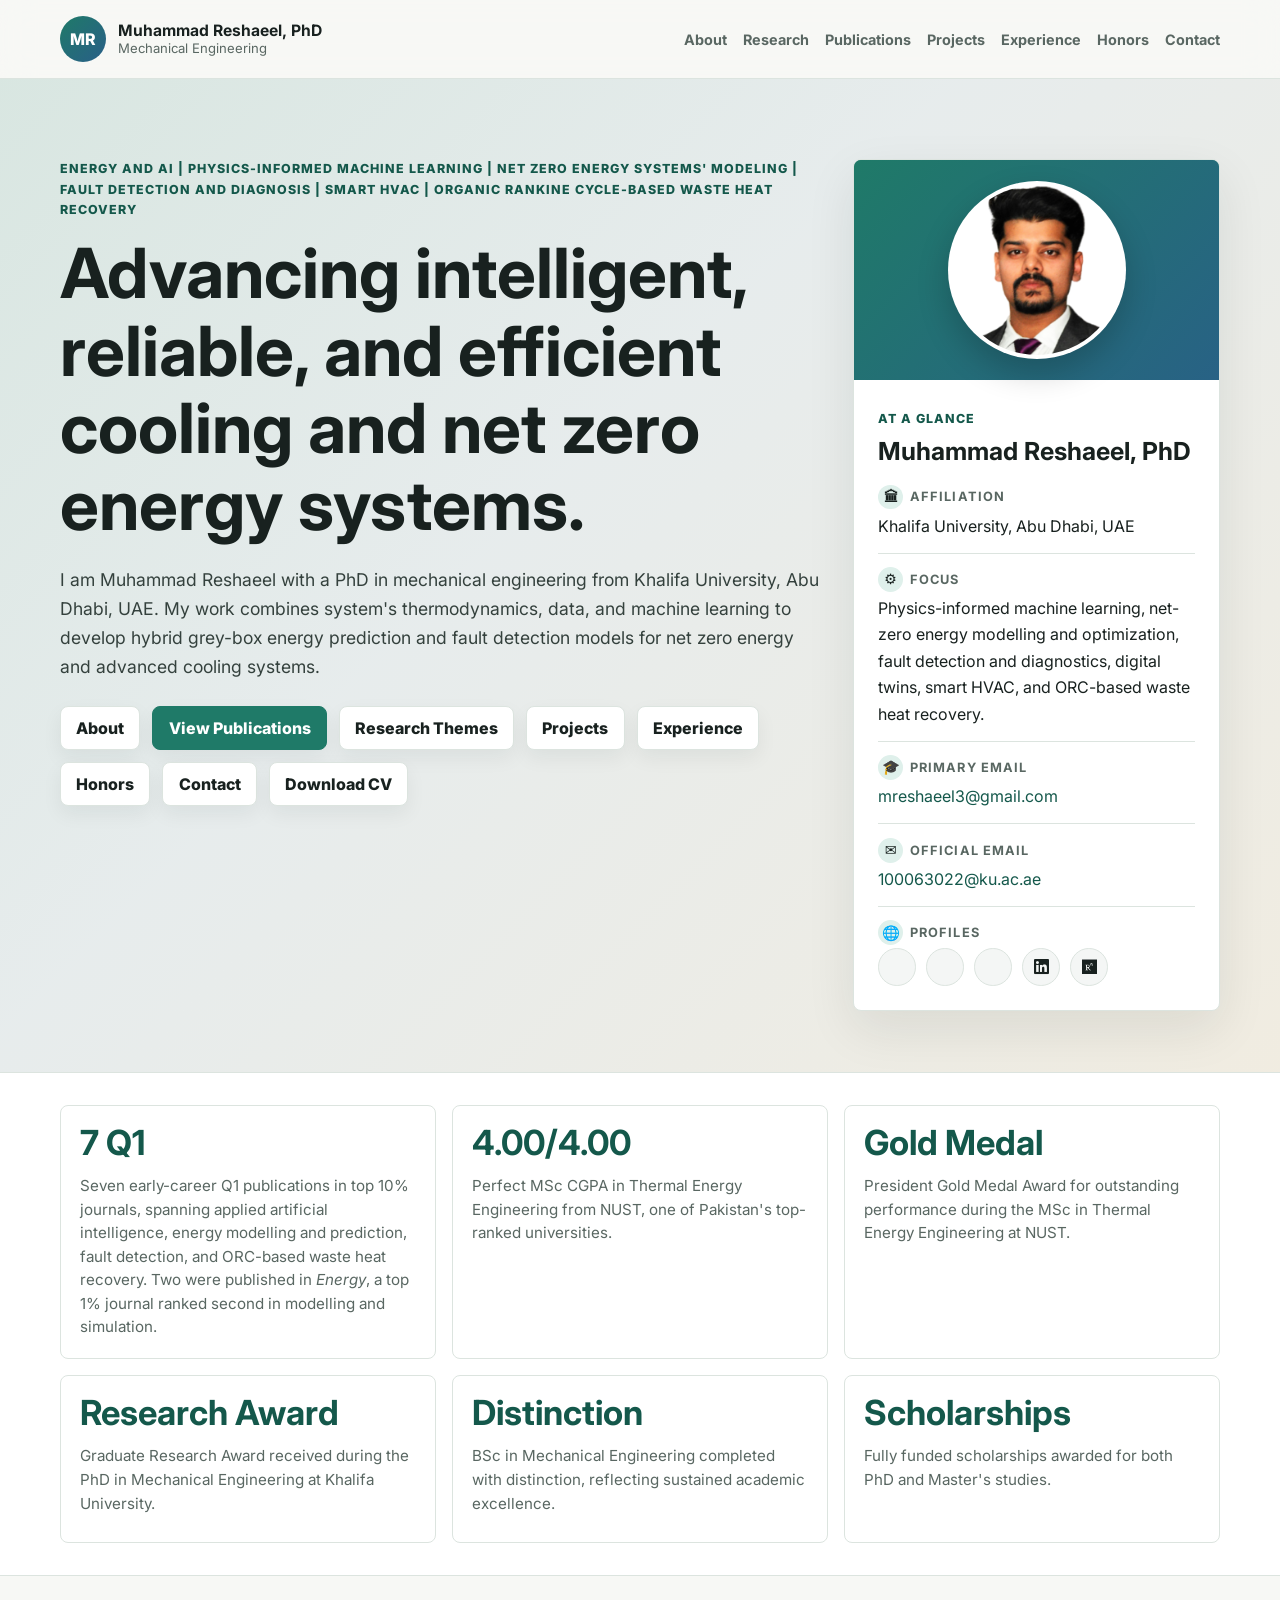
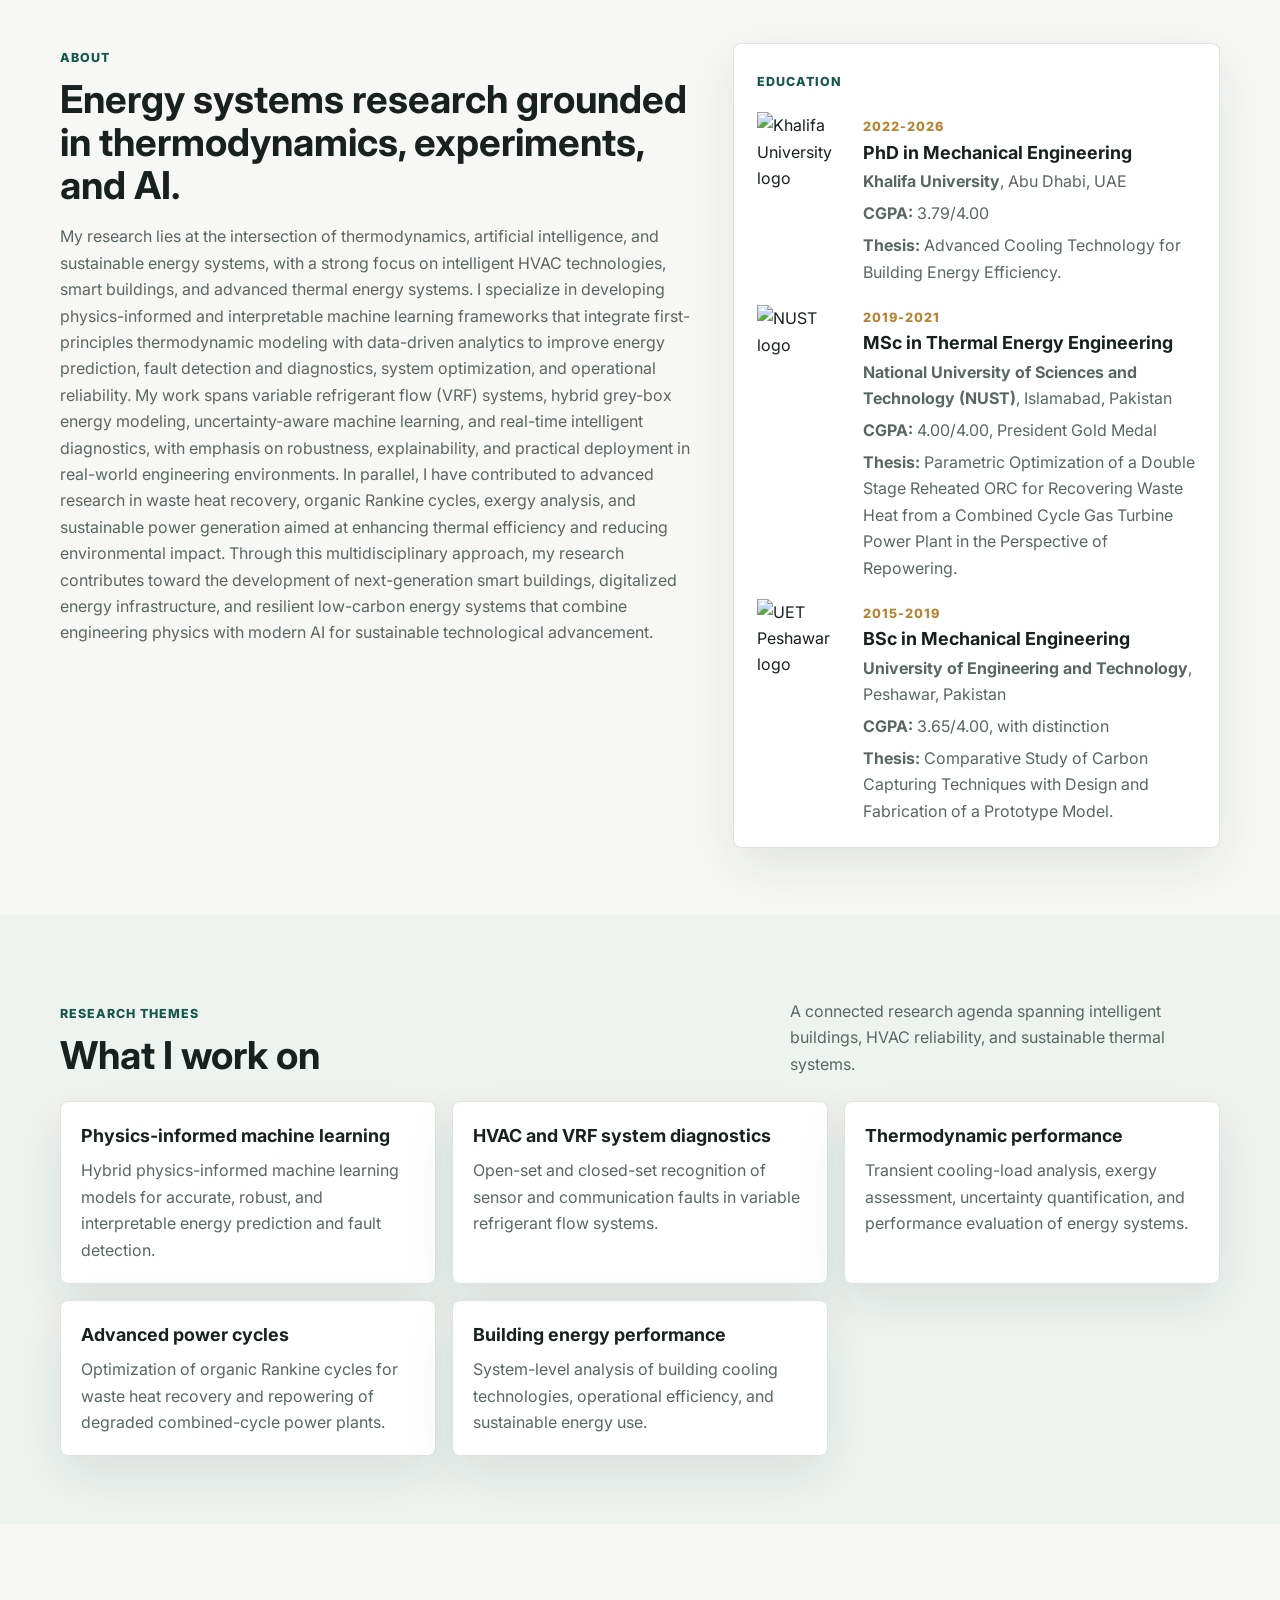
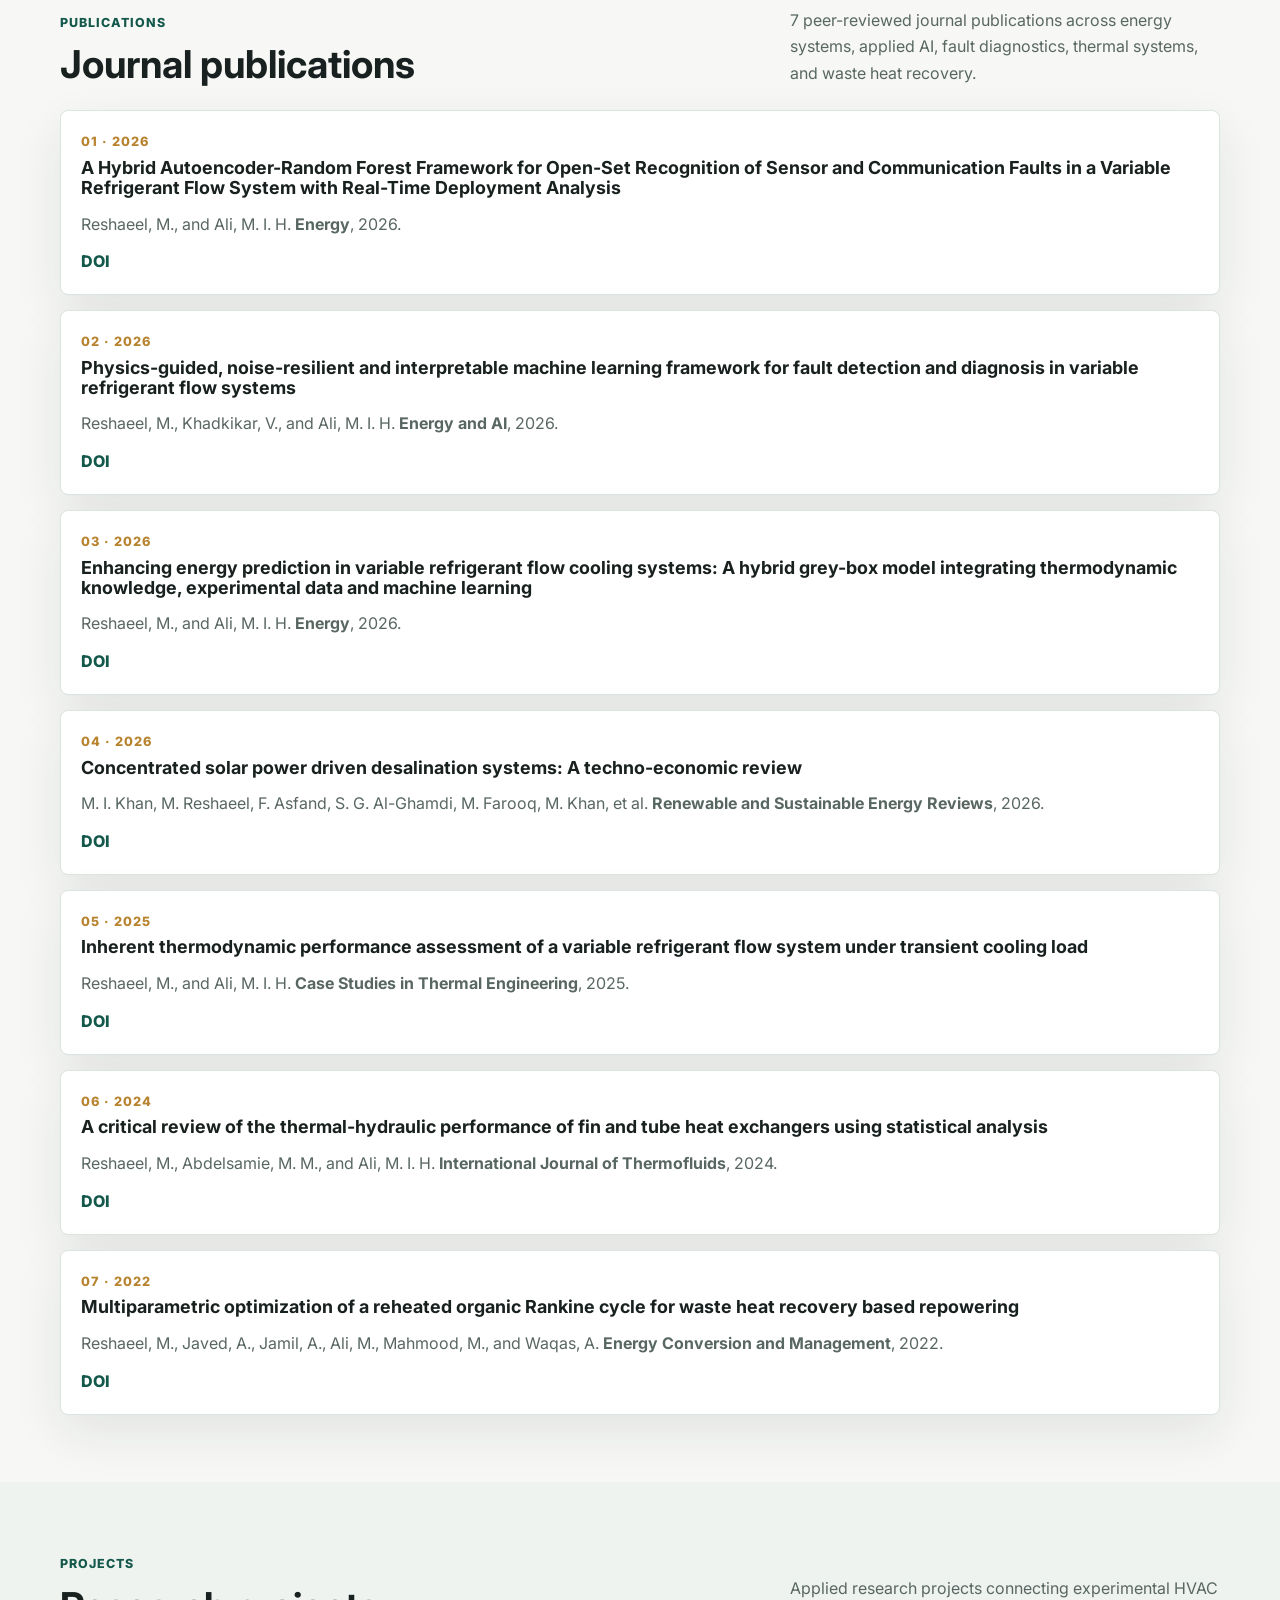
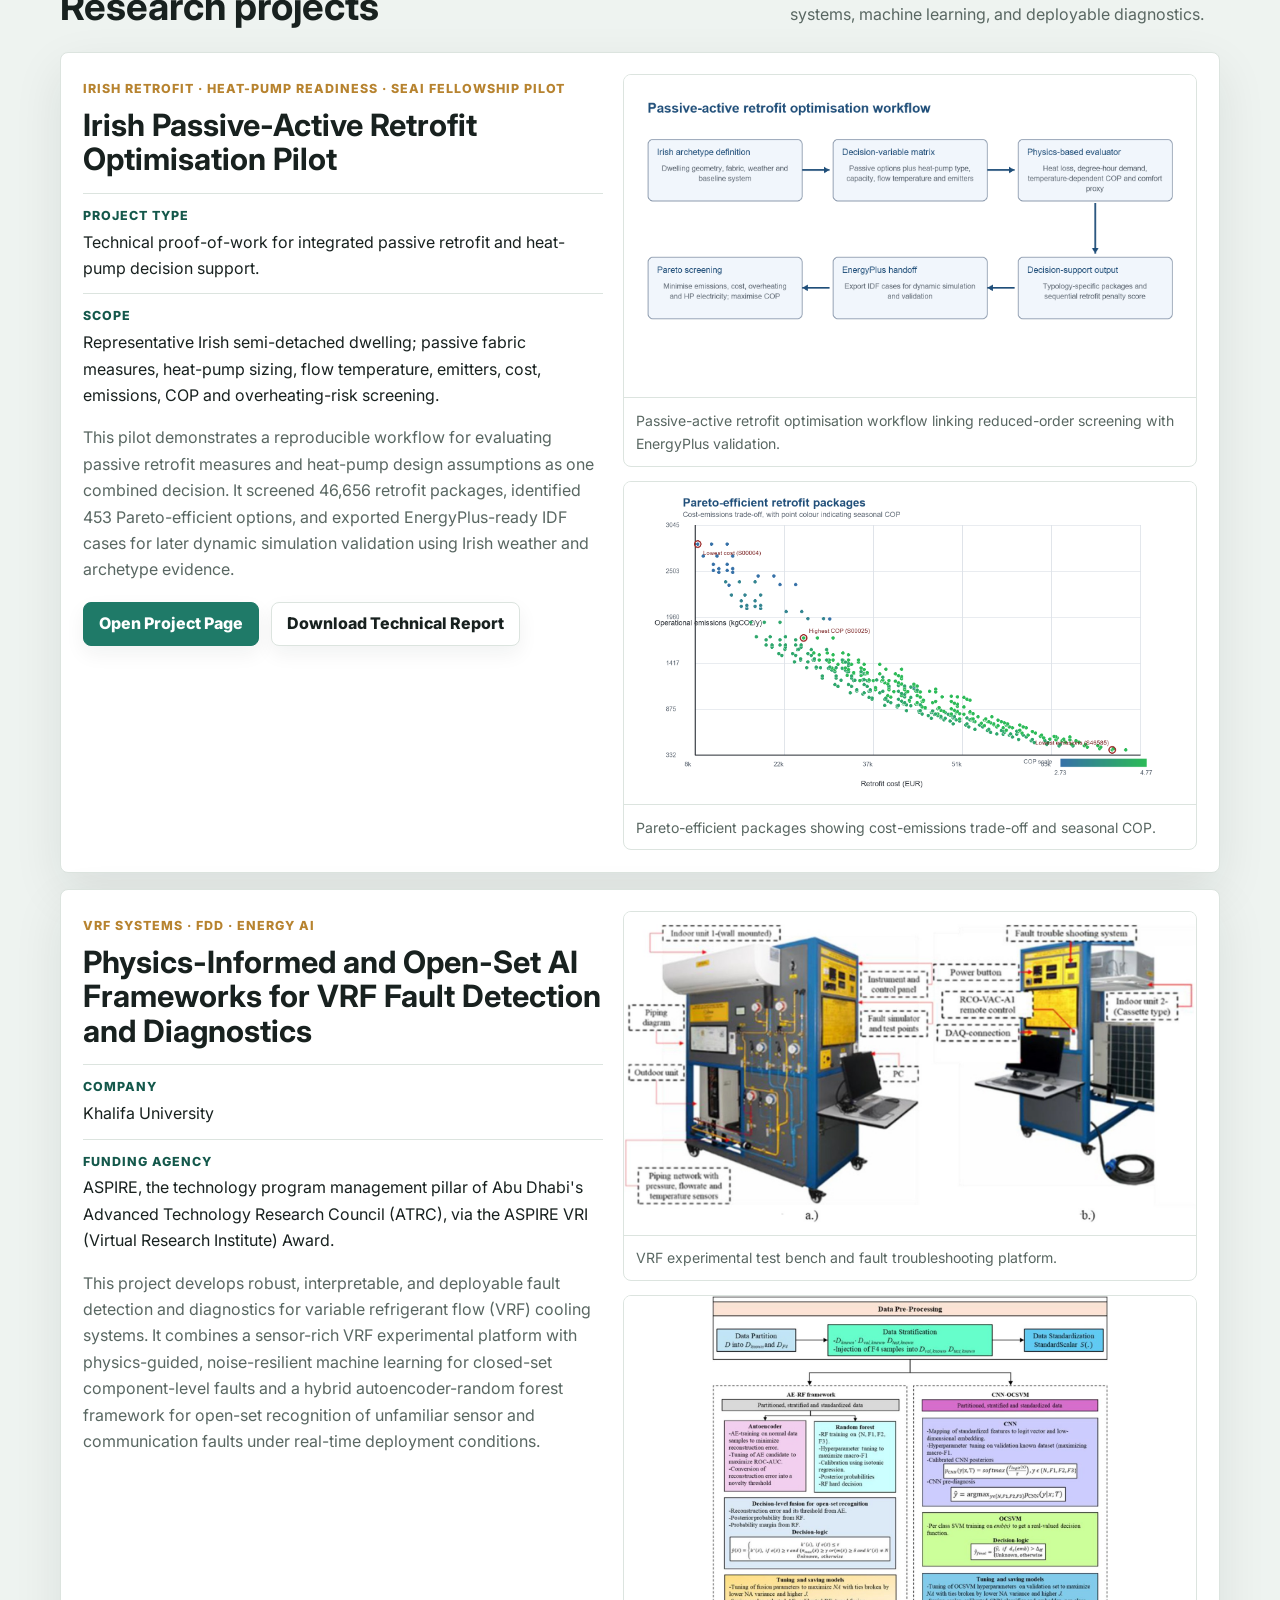
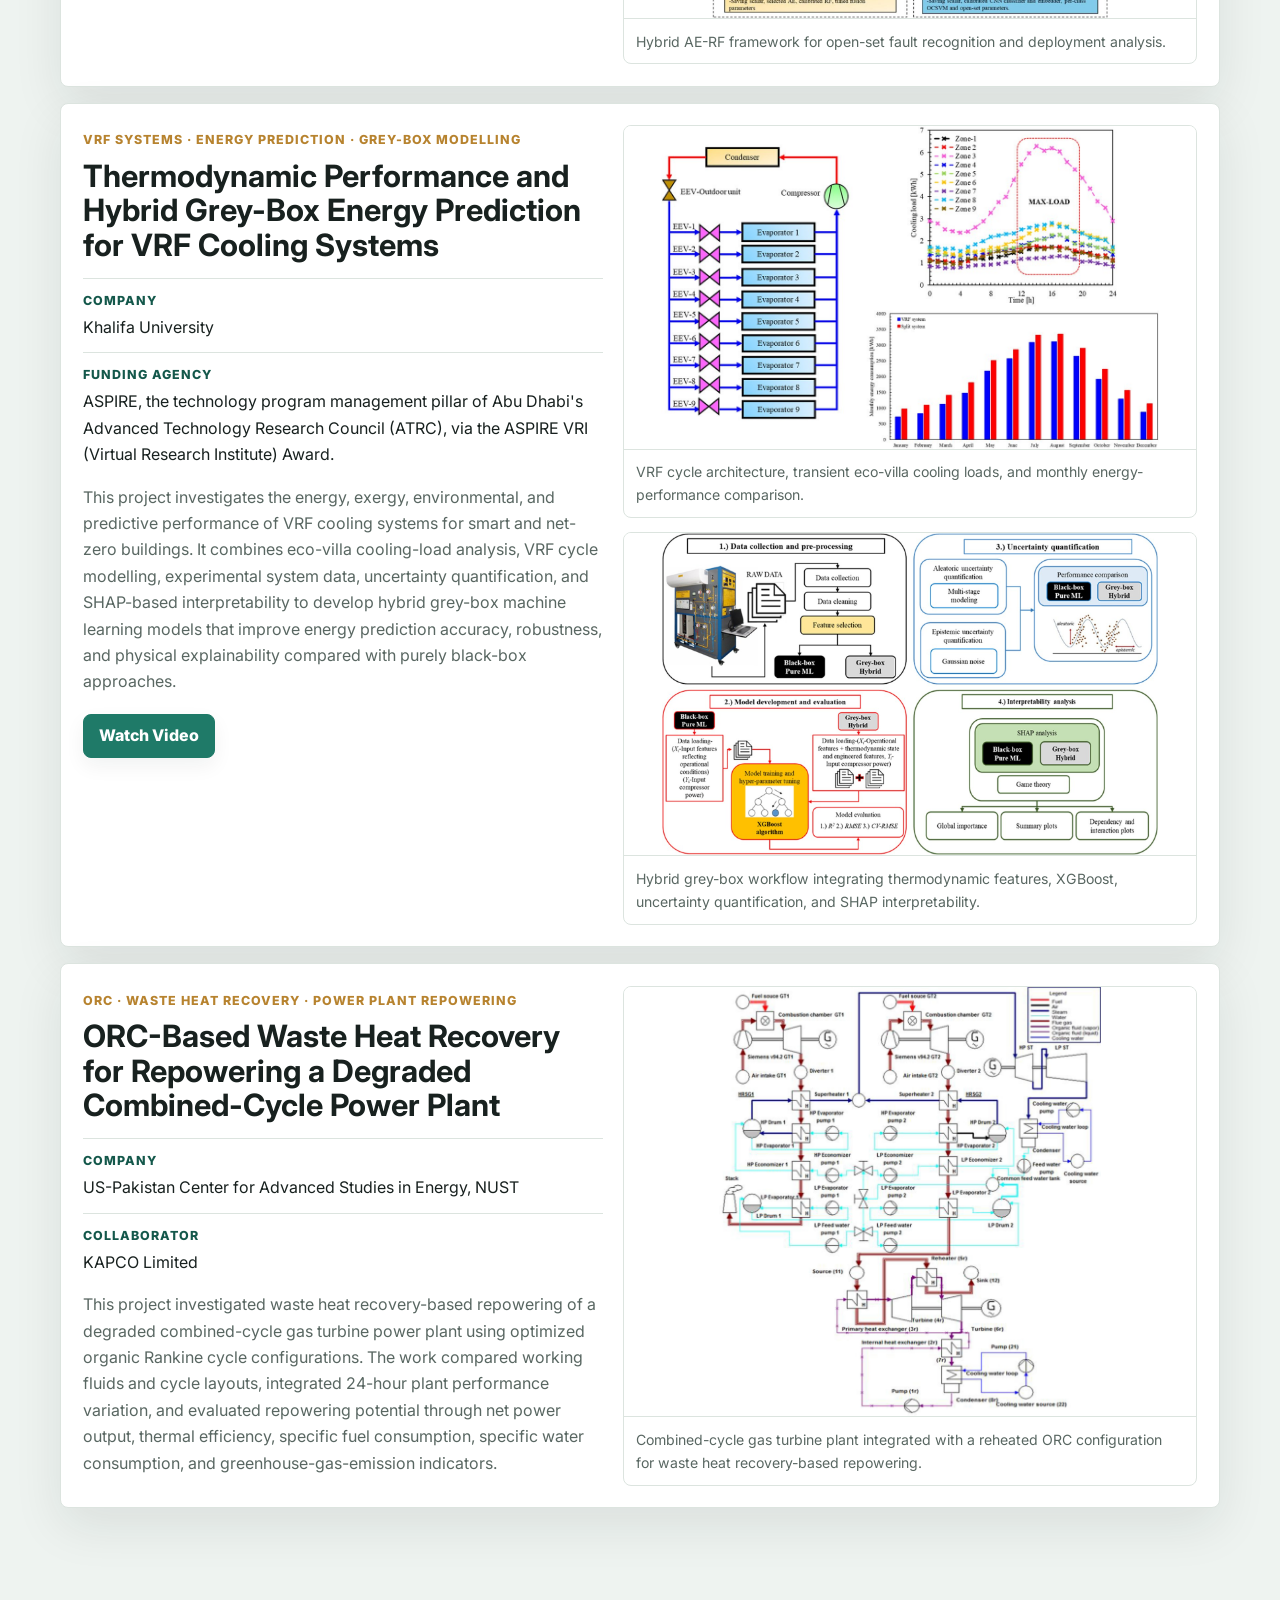
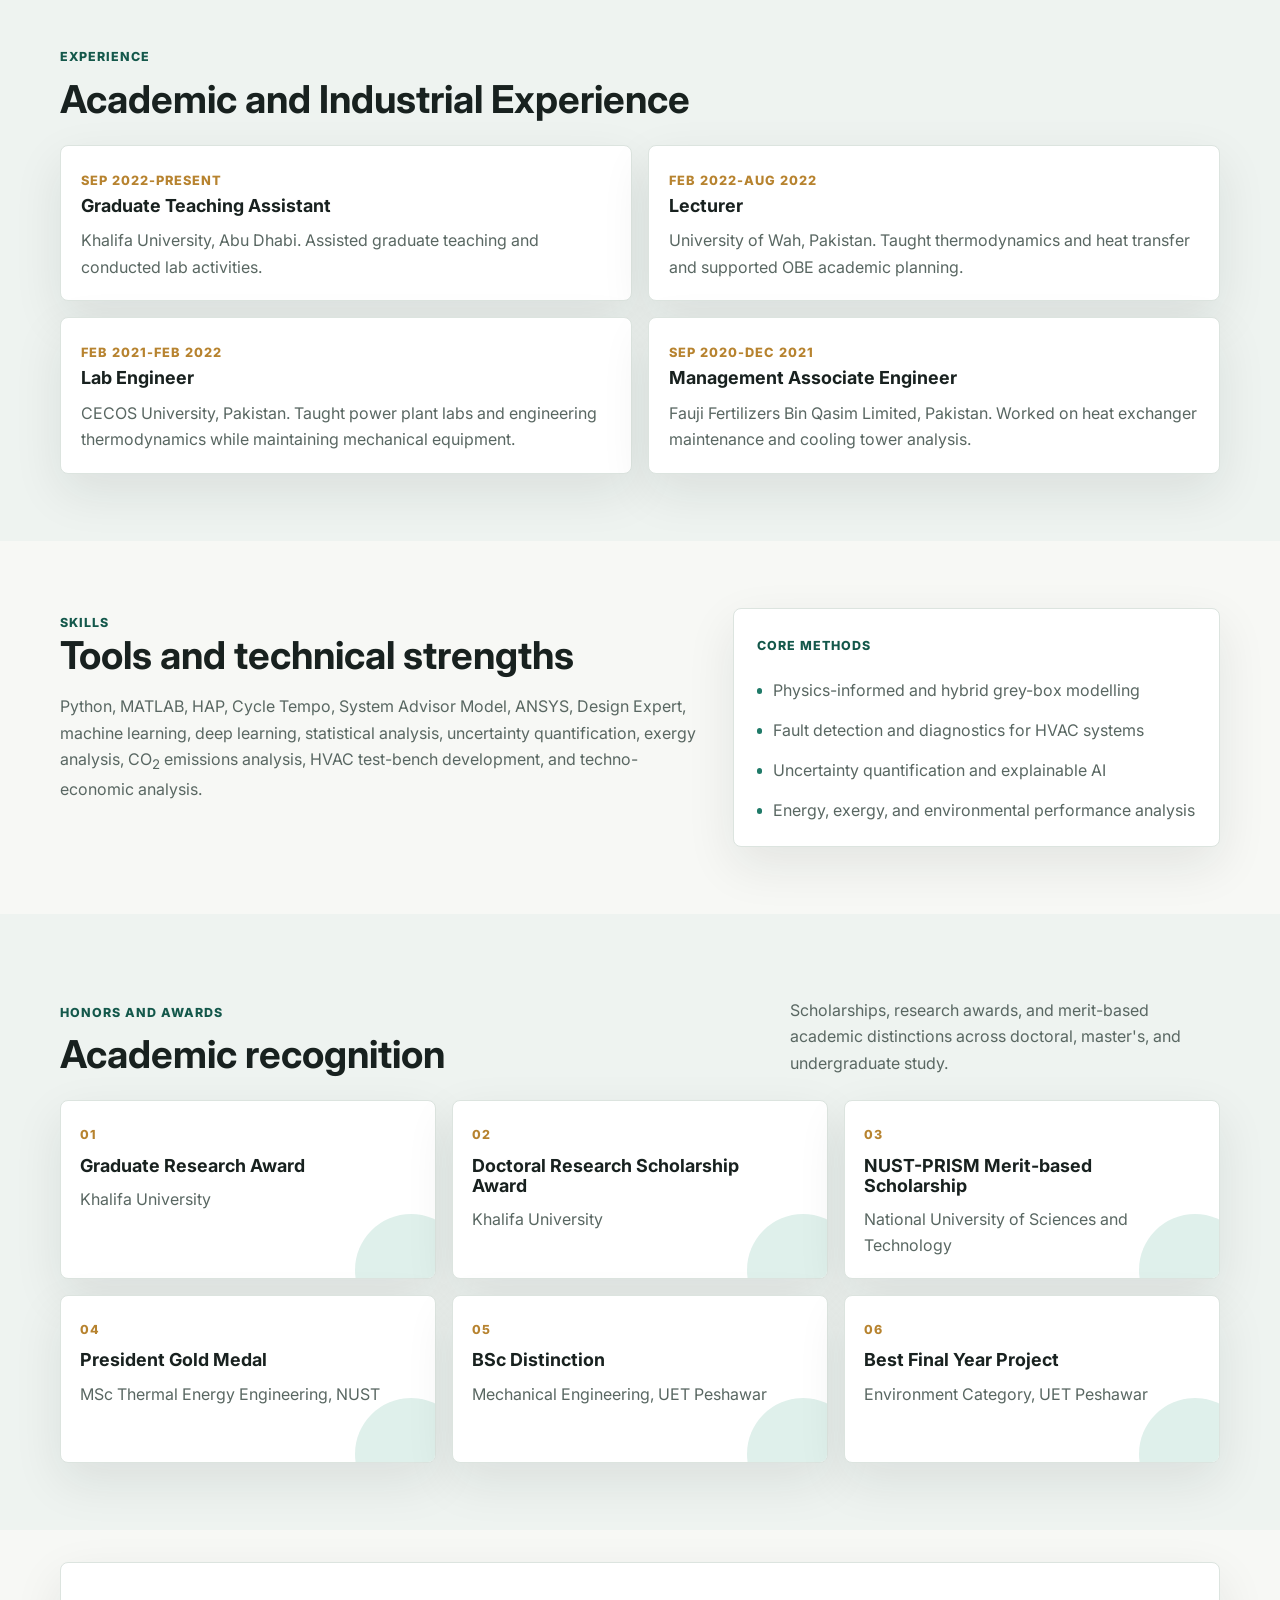
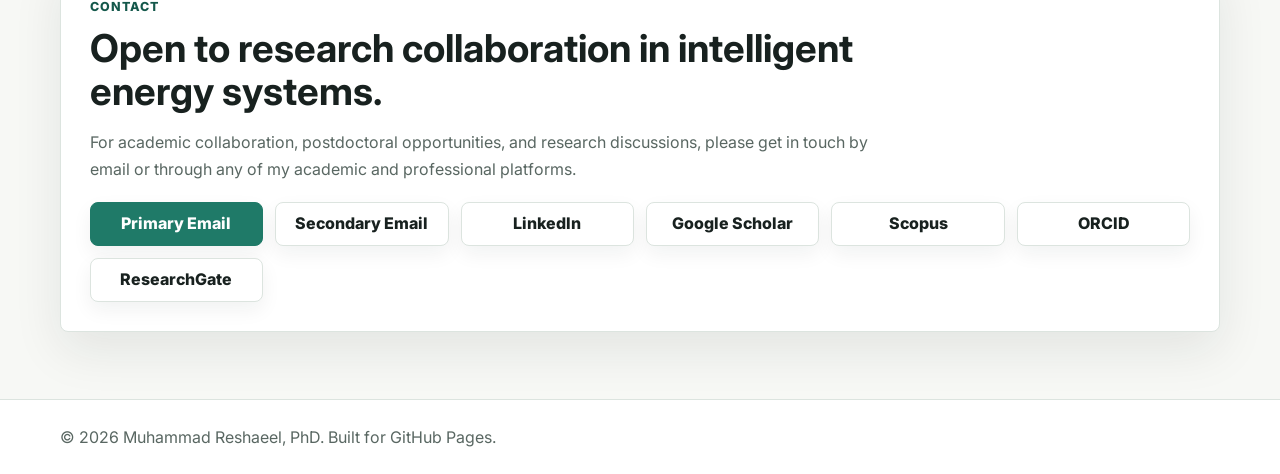
==== commit c2e8992d: "Add Irish retrofit pilot project page" ====
--- a/index.html
+++ b/index.html
@@ -288,6 +288,44 @@
 
         <article class="project-feature card" data-reveal>
           <div class="project-main">
+            <span class="project-kicker">Irish retrofit &middot; Heat-pump readiness &middot; SEAI fellowship pilot</span>
+            <h3>Irish Passive-Active Retrofit Optimisation Pilot</h3>
+            <dl class="project-meta">
+              <div>
+                <dt>Project Type</dt>
+                <dd>Technical proof-of-work for integrated passive retrofit and heat-pump decision support.</dd>
+              </div>
+              <div>
+                <dt>Scope</dt>
+                <dd>Representative Irish semi-detached dwelling; passive fabric measures, heat-pump sizing, flow temperature, emitters, cost, emissions, COP and overheating-risk screening.</dd>
+              </div>
+            </dl>
+            <p>
+              This pilot demonstrates a reproducible workflow for evaluating passive retrofit measures and
+              heat-pump design assumptions as one combined decision. It screened 46,656 retrofit packages,
+              identified 453 Pareto-efficient options, and exported EnergyPlus-ready IDF cases for later
+              dynamic simulation validation using Irish weather and archetype evidence.
+            </p>
+            <div class="project-actions">
+              <a class="btn primary" href="projects/irish-passive-active-retrofit-pilot.html">Open Project Page</a>
+              <a class="btn" href="assets/projects/irish-passive-active-retrofit-pilot/Irish_Passive_Active_Retrofit_Pilot_Technical_Report.docx" target="_blank" rel="noopener">Download Technical Report</a>
+            </div>
+          </div>
+
+          <div class="project-figures" aria-label="Key project figures">
+            <figure>
+              <img src="assets/projects/irish-passive-active-retrofit-pilot/figure_1_workflow.png" alt="Workflow for passive-active retrofit optimisation and EnergyPlus validation">
+              <figcaption>Passive-active retrofit optimisation workflow linking reduced-order screening with EnergyPlus validation.</figcaption>
+            </figure>
+            <figure>
+              <img src="assets/projects/irish-passive-active-retrofit-pilot/figure_2_pareto.png" alt="Pareto-efficient retrofit packages showing cost, emissions and seasonal COP trade-offs">
+              <figcaption>Pareto-efficient packages showing cost-emissions trade-off and seasonal COP.</figcaption>
+            </figure>
+          </div>
+        </article>
+
+        <article class="project-feature card" data-reveal>
+          <div class="project-main">
             <span class="project-kicker">VRF systems · FDD · Energy AI</span>
             <h3>Physics-Informed and Open-Set AI Frameworks for VRF Fault Detection and Diagnostics</h3>
             <dl class="project-meta">
--- a/style.css
+++ b/style.css
@@ -900,3 +900,132 @@
     width: 100%;
   }
 }
+
+/* Irish passive-active retrofit pilot project page */
+.project-detail-hero {
+  padding: 7.5rem 0 3.5rem;
+  background:
+    linear-gradient(135deg, rgba(235, 241, 247, 0.96), rgba(247, 248, 245, 0.98)),
+    radial-gradient(circle at 15% 20%, rgba(54, 112, 116, 0.14), transparent 34%),
+    radial-gradient(circle at 85% 10%, rgba(205, 171, 98, 0.18), transparent 32%);
+}
+
+.project-detail-layout {
+  display: grid;
+  grid-template-columns: minmax(0, 1.25fr) minmax(300px, 0.75fr);
+  gap: 1.4rem;
+  align-items: stretch;
+}
+
+.project-detail-copy h1 {
+  margin-top: 0.45rem;
+  max-width: 920px;
+  font-size: clamp(2.25rem, 5vw, 4.7rem);
+  line-height: 0.96;
+  letter-spacing: -0.05em;
+}
+
+.project-detail-copy .lead {
+  max-width: 780px;
+  margin-top: 1.25rem;
+  color: var(--muted);
+  font-size: 1.16rem;
+}
+
+.project-detail-card {
+  padding: 1.25rem;
+}
+
+.project-fact-list {
+  display: grid;
+  gap: 0.85rem;
+  margin: 1rem 0 0;
+}
+
+.project-fact-list div {
+  padding-top: 0.8rem;
+  border-top: 1px solid var(--line);
+}
+
+.project-fact-list dt {
+  color: var(--accent-dark);
+  font-size: 0.76rem;
+  font-weight: 800;
+  letter-spacing: 0.08em;
+  text-transform: uppercase;
+}
+
+.project-fact-list dd {
+  margin: 0.25rem 0 0;
+  color: var(--ink);
+  font-weight: 700;
+}
+
+.report-grid {
+  display: grid;
+  grid-template-columns: repeat(2, minmax(0, 1fr));
+  gap: 1rem;
+}
+
+.report-panel {
+  padding: 1.35rem;
+}
+
+.report-panel h2 {
+  margin-top: 0.4rem;
+  font-size: clamp(1.4rem, 2.5vw, 2.15rem);
+}
+
+.report-panel p,
+.report-panel li {
+  color: var(--muted);
+}
+
+.project-figures-large {
+  grid-template-columns: repeat(2, minmax(0, 1fr));
+}
+
+.result-table-wrap {
+  overflow-x: auto;
+  padding: 0;
+}
+
+.result-table {
+  width: 100%;
+  border-collapse: collapse;
+  min-width: 860px;
+}
+
+.result-table th,
+.result-table td {
+  padding: 0.85rem 0.9rem;
+  border-bottom: 1px solid var(--line);
+  text-align: left;
+  vertical-align: top;
+}
+
+.result-table th {
+  color: var(--accent-dark);
+  background: #eef3f4;
+  font-size: 0.76rem;
+  font-weight: 800;
+  letter-spacing: 0.08em;
+  text-transform: uppercase;
+}
+
+.result-table td {
+  color: var(--ink);
+  font-size: 0.93rem;
+}
+
+.result-table tbody tr:last-child td {
+  border-bottom: 0;
+}
+
+@media (max-width: 860px) {
+  .project-detail-layout,
+  .report-grid,
+  .project-figures-large {
+    grid-template-columns: 1fr;
+  }
+}
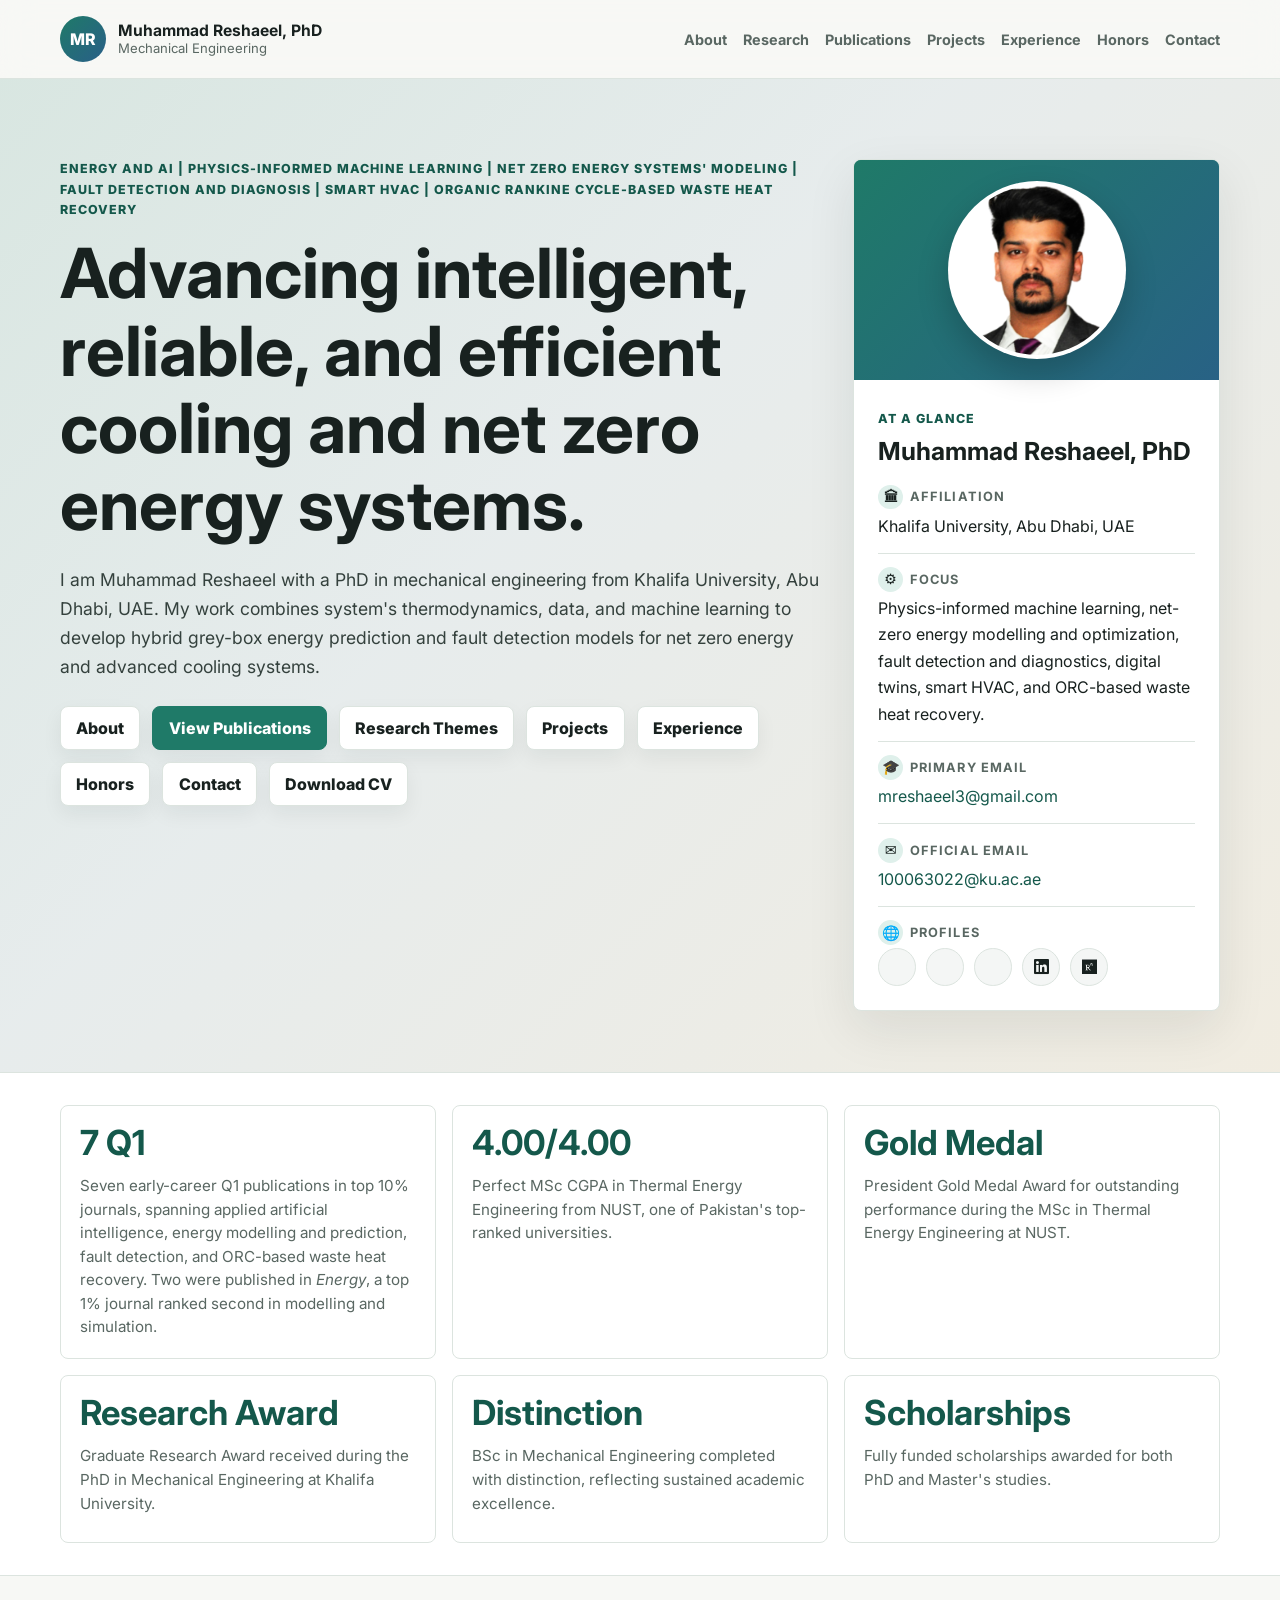
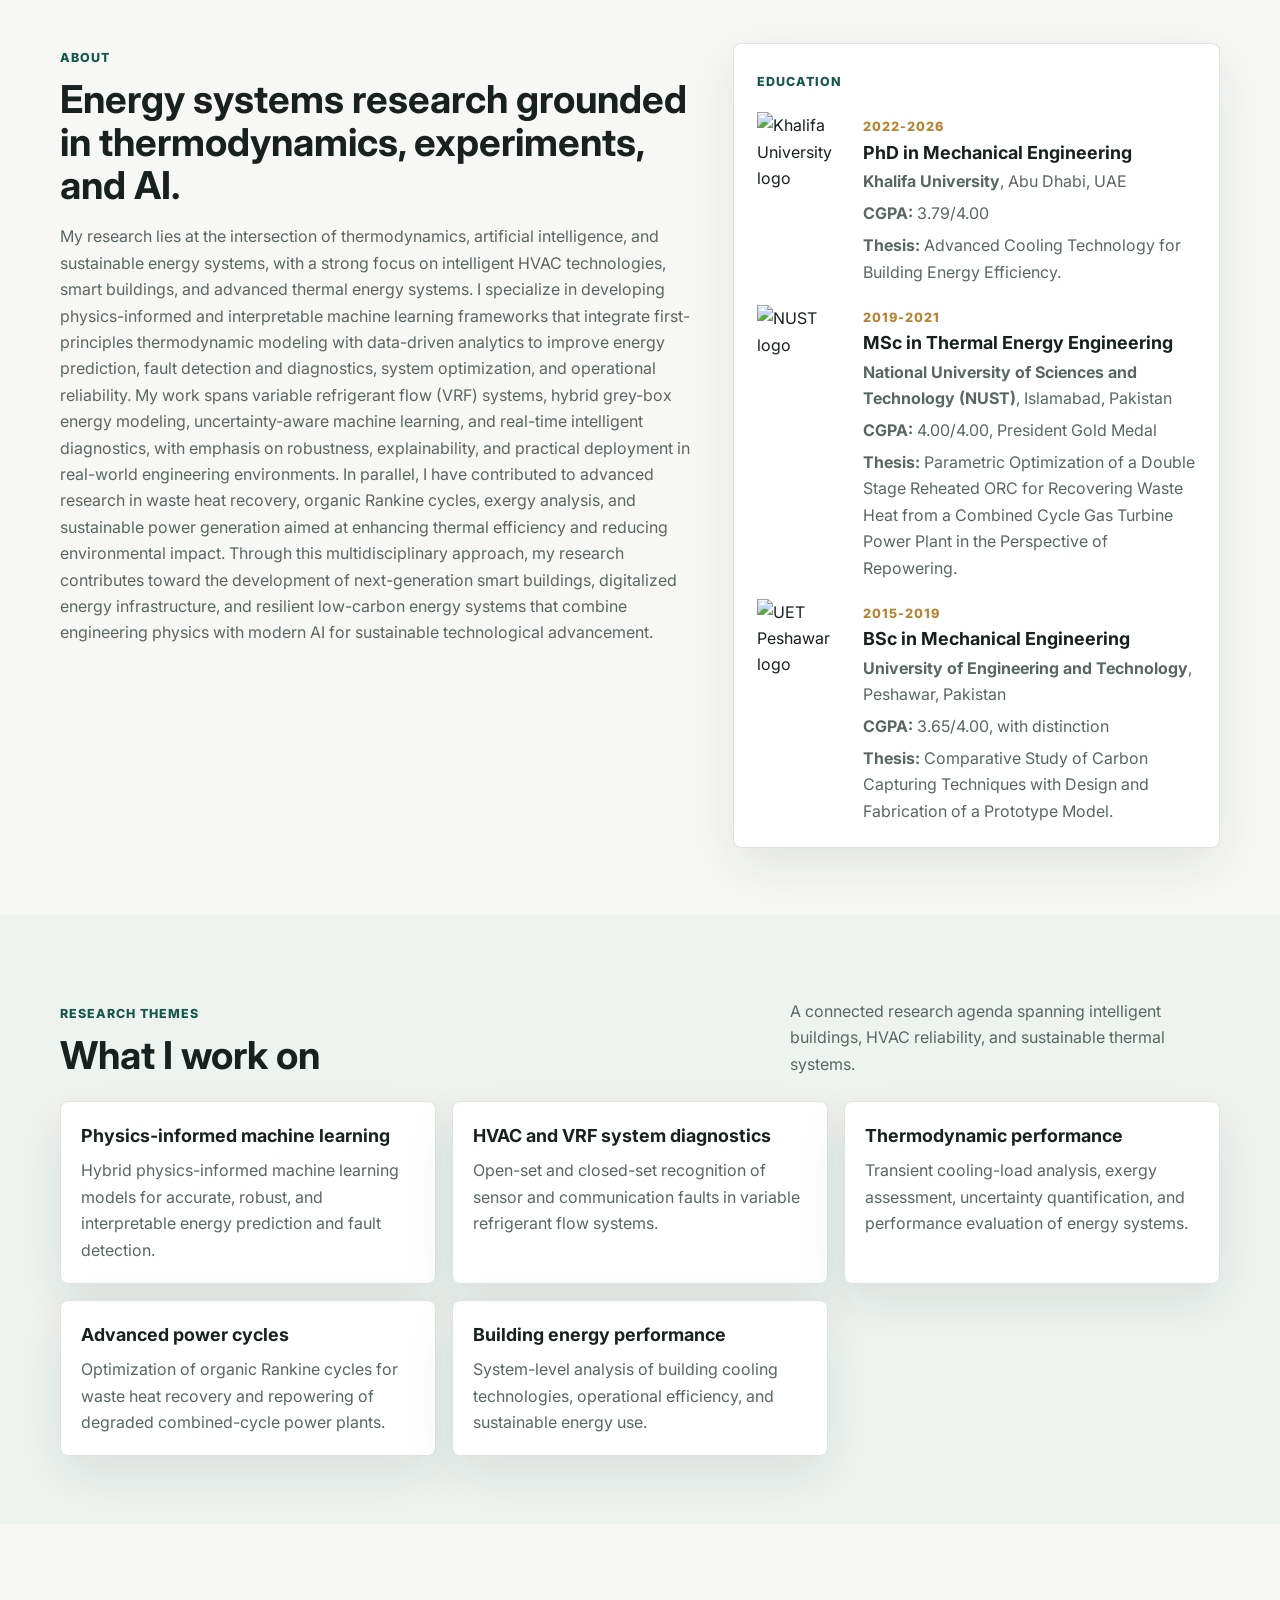
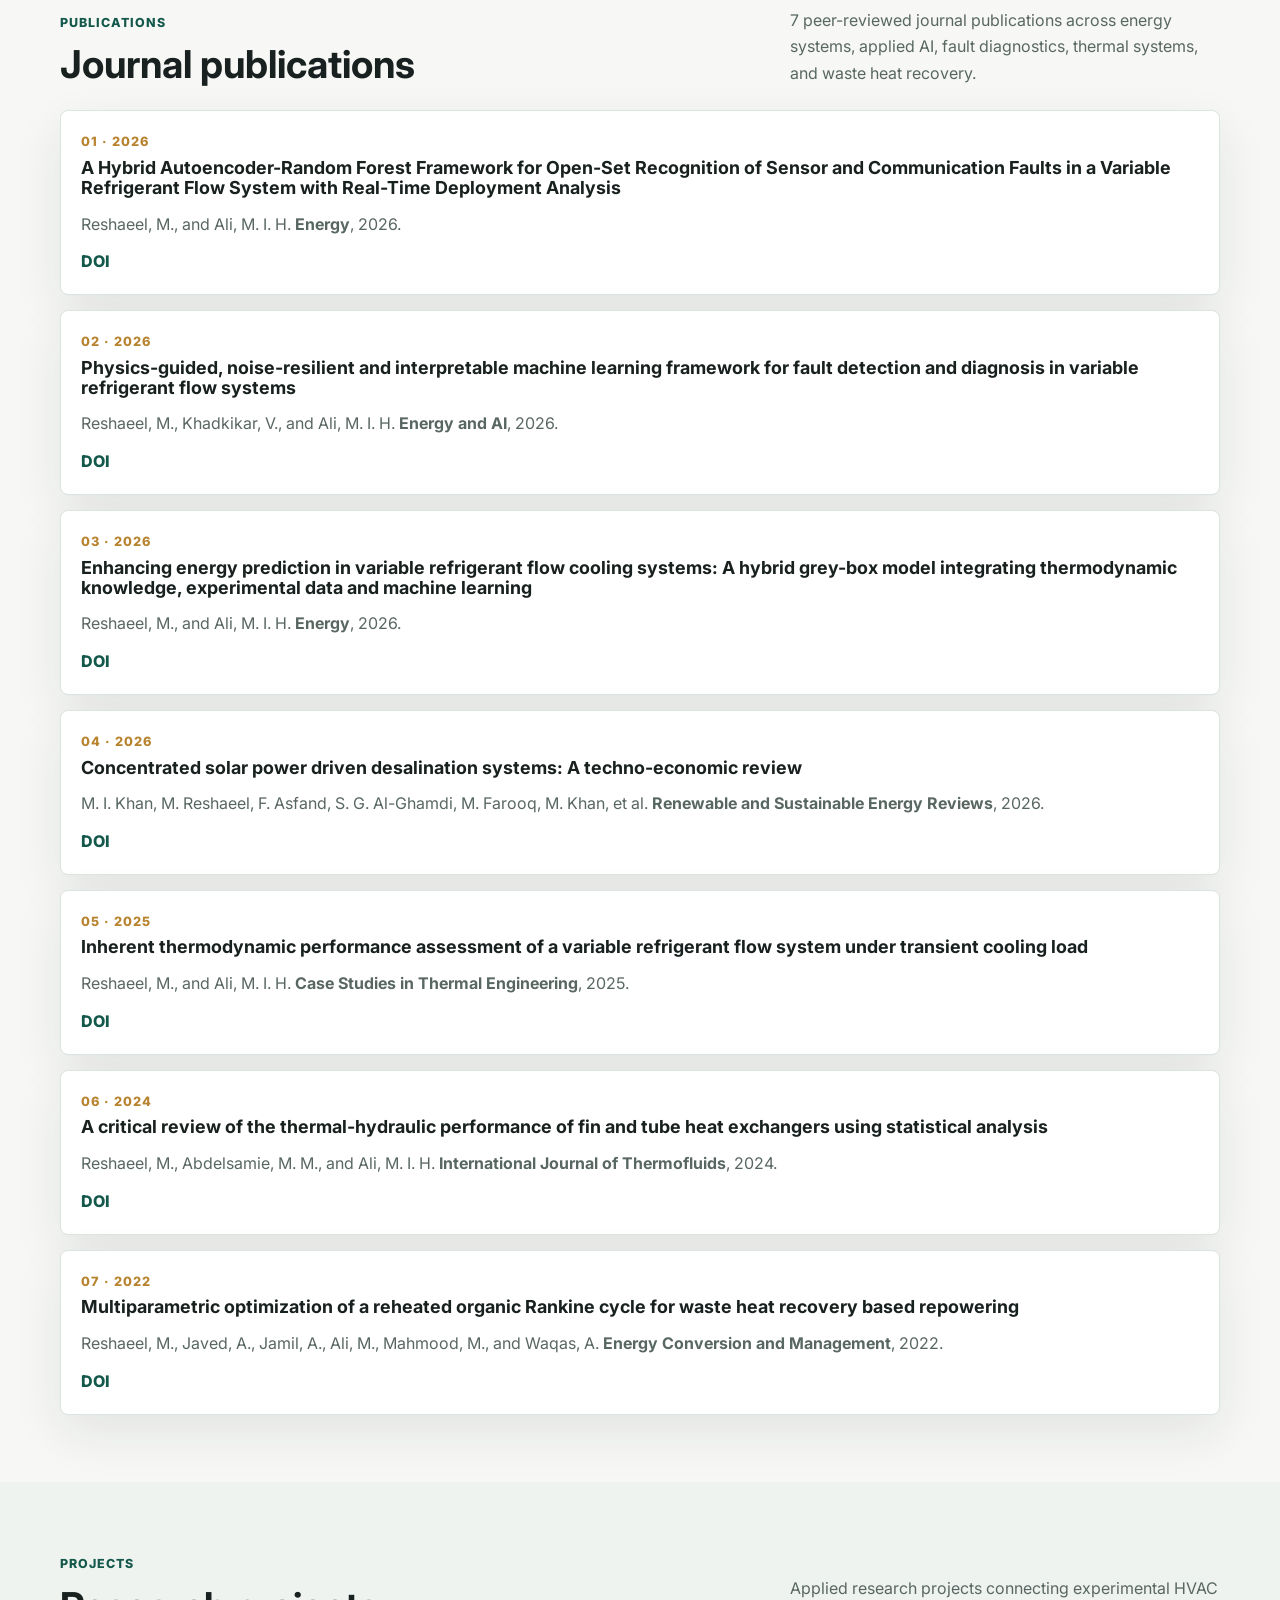
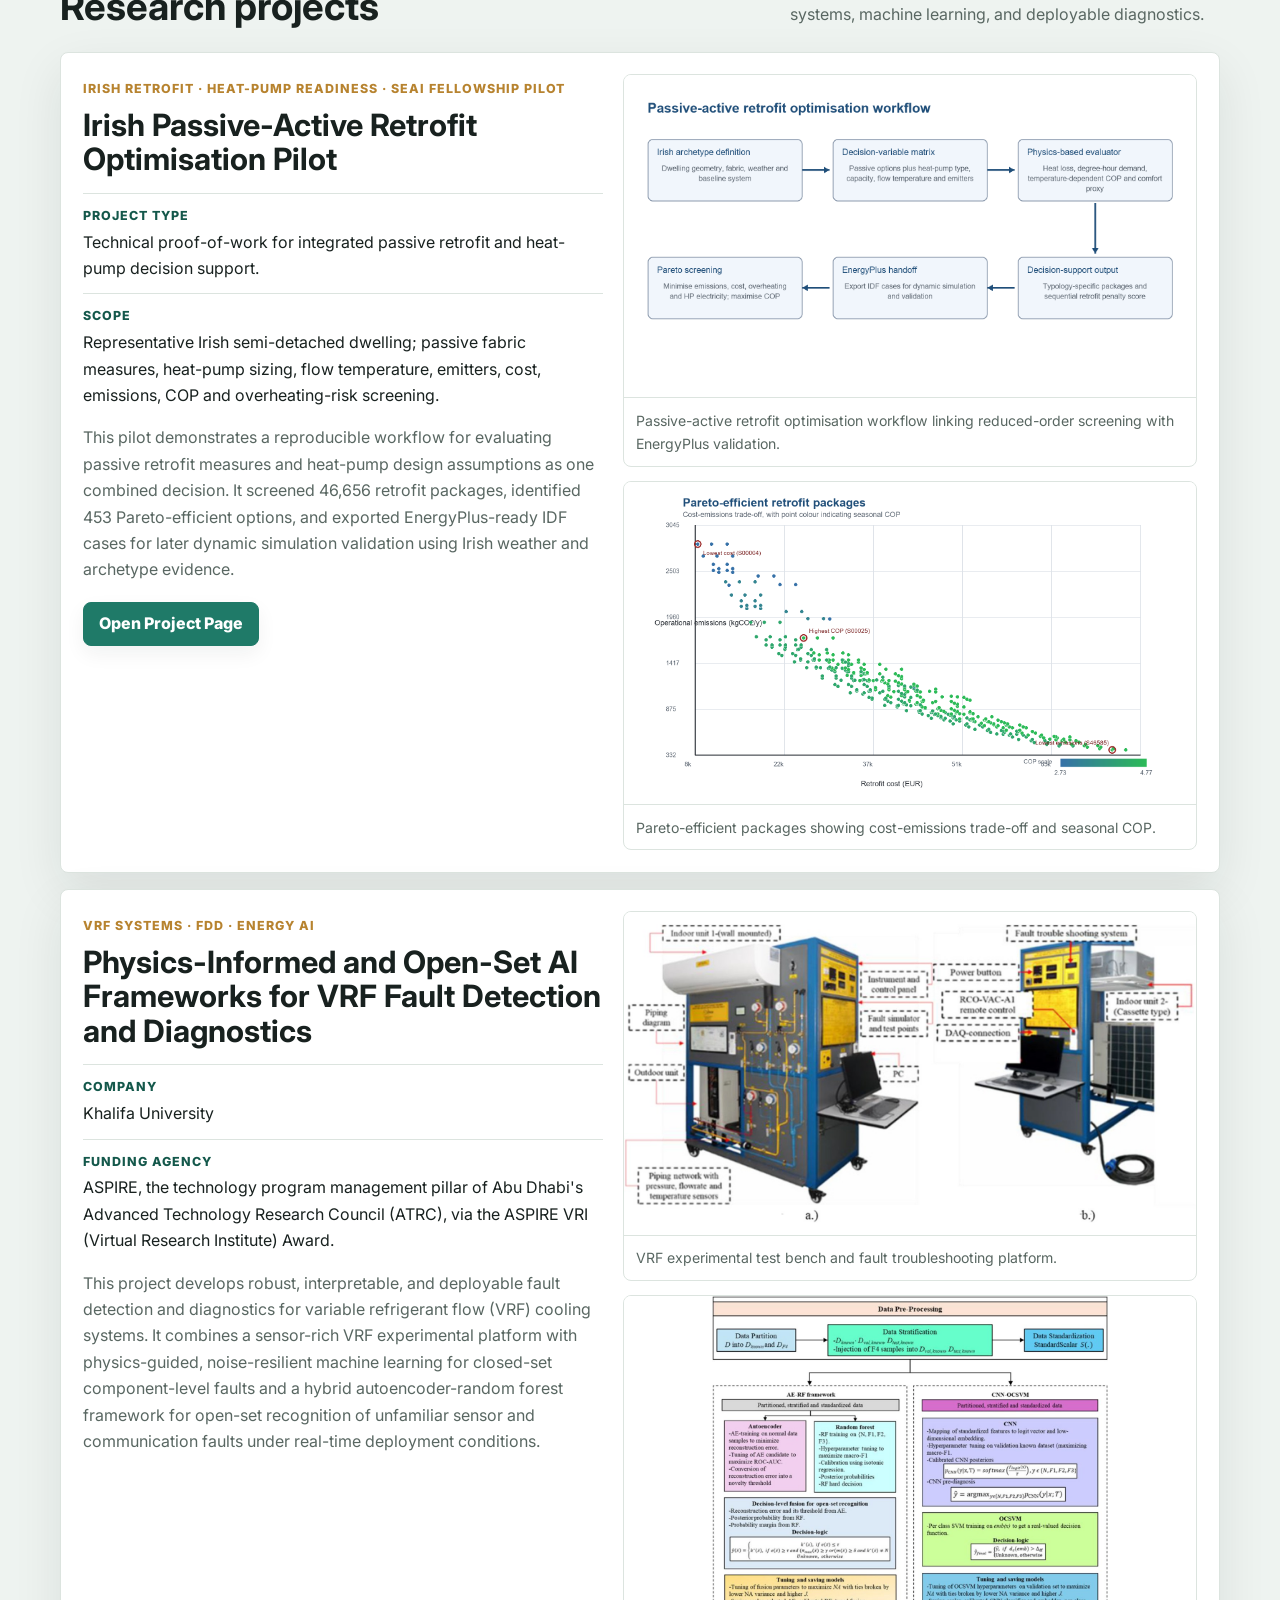
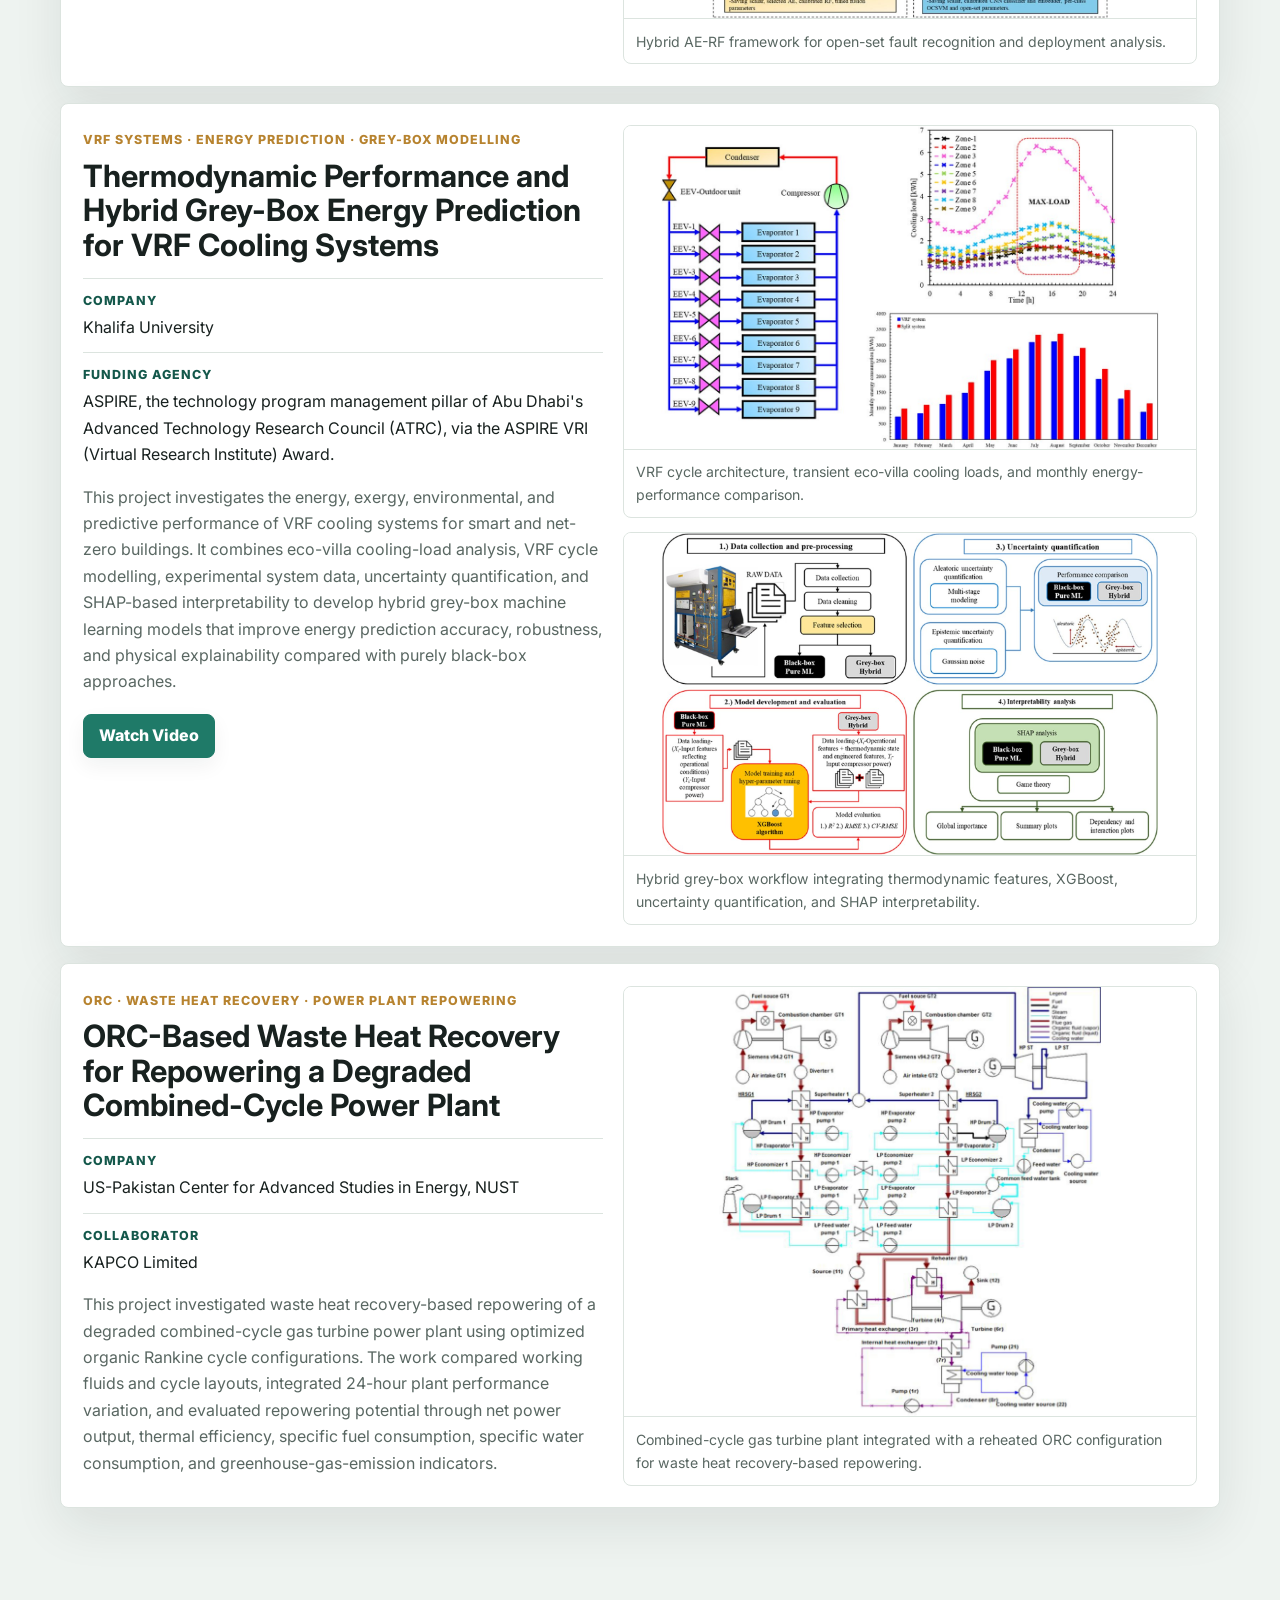
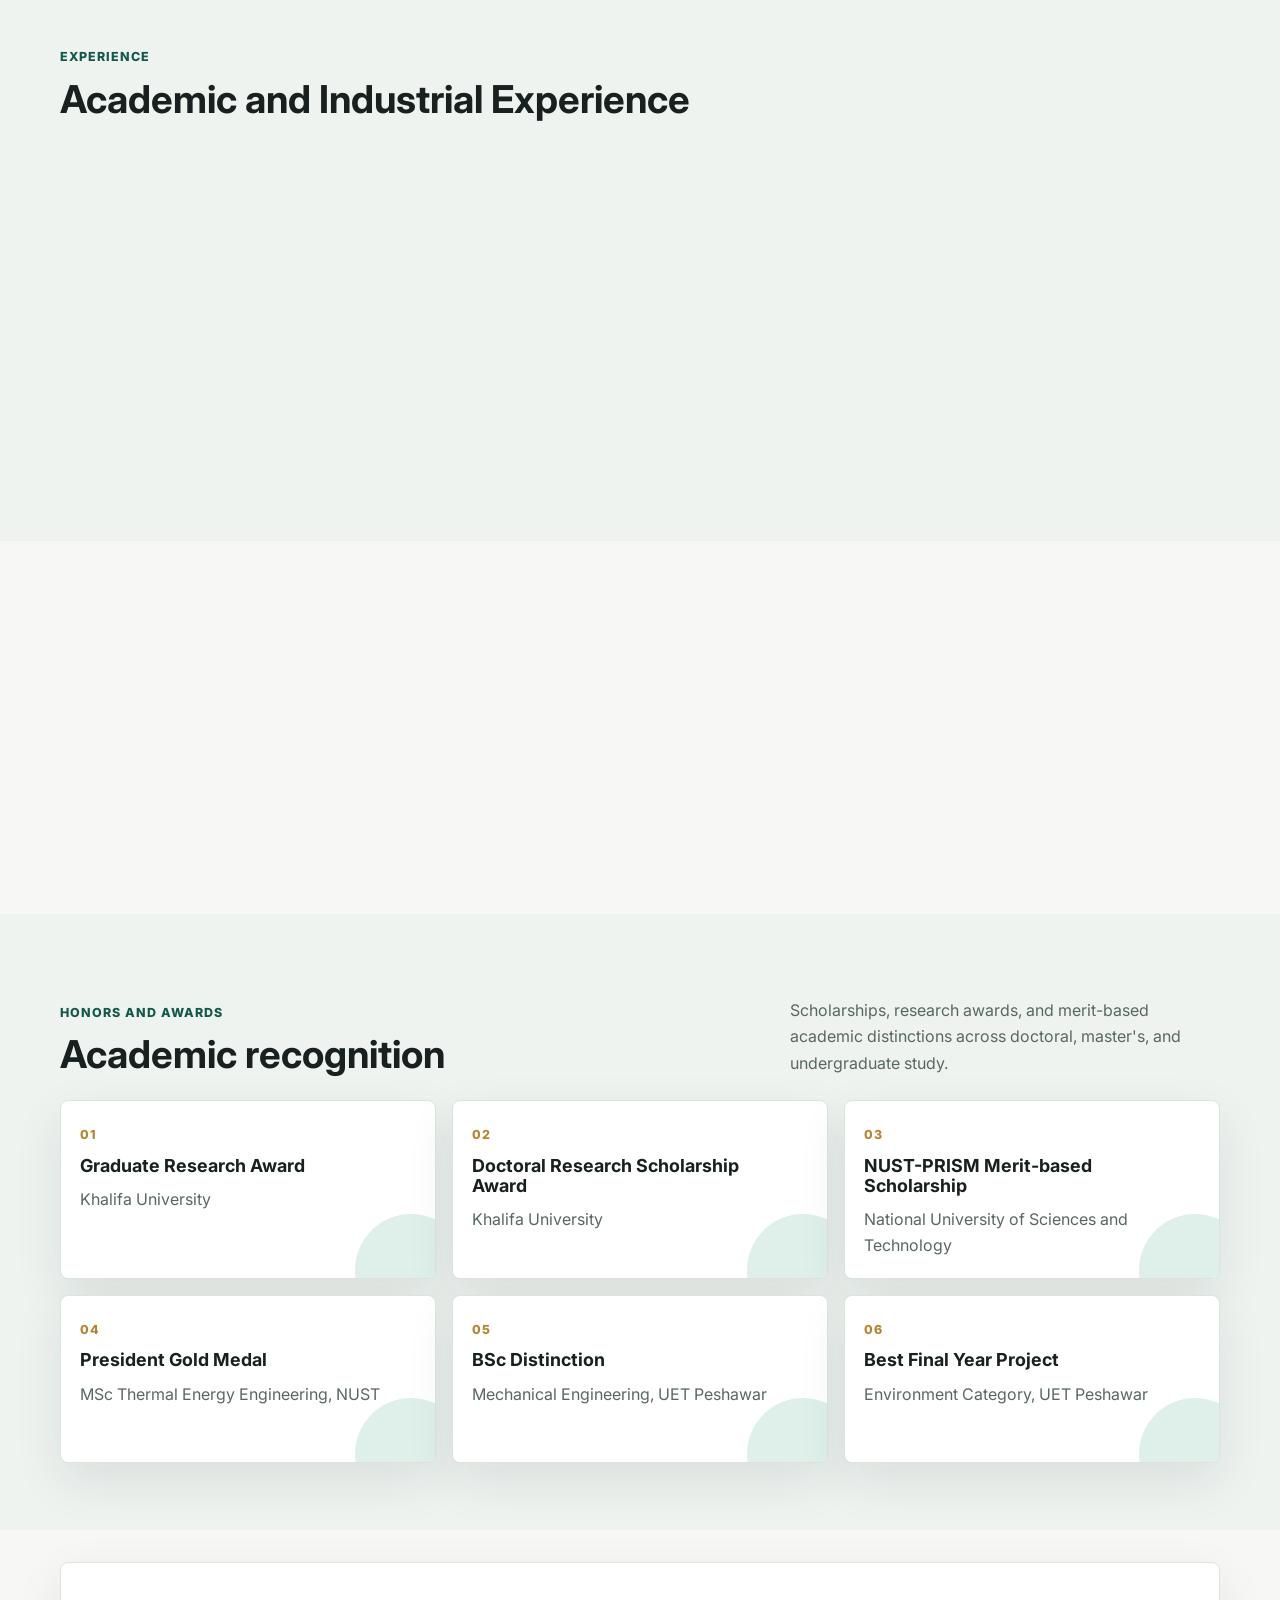
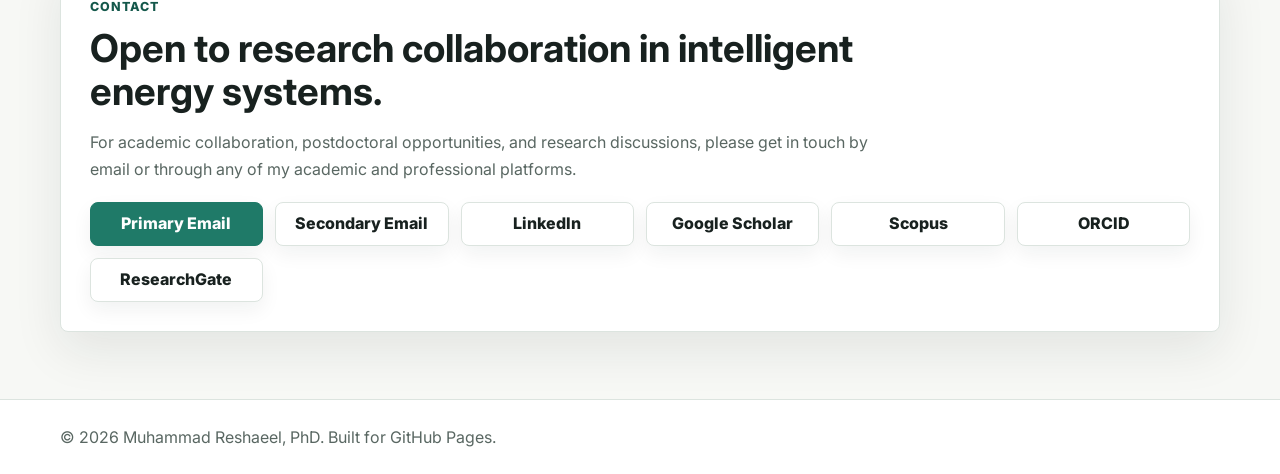
==== commit a152a067: "Remove retrofit pilot report download" ====
--- a/index.html
+++ b/index.html
@@ -308,7 +308,6 @@
             </p>
             <div class="project-actions">
               <a class="btn primary" href="projects/irish-passive-active-retrofit-pilot.html">Open Project Page</a>
-              <a class="btn" href="assets/projects/irish-passive-active-retrofit-pilot/Irish_Passive_Active_Retrofit_Pilot_Technical_Report.docx" target="_blank" rel="noopener">Download Technical Report</a>
             </div>
           </div>
 
